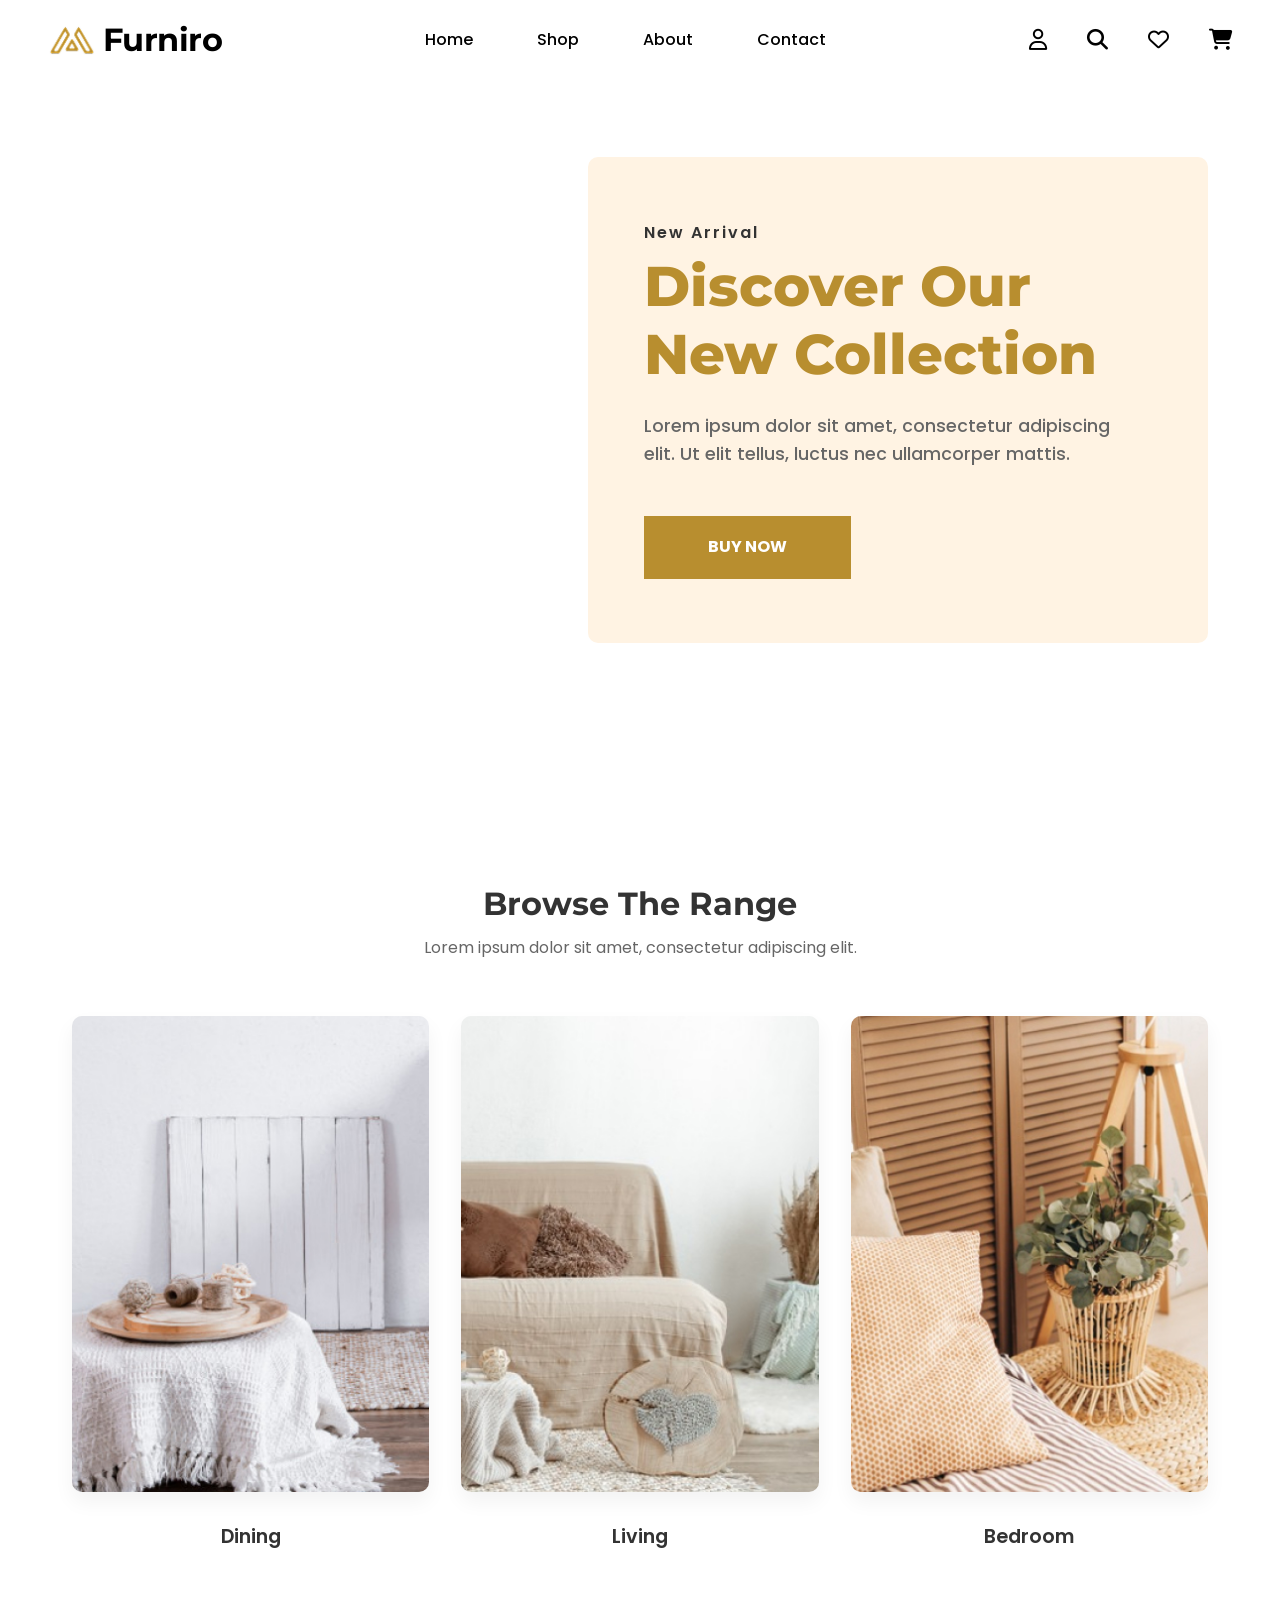
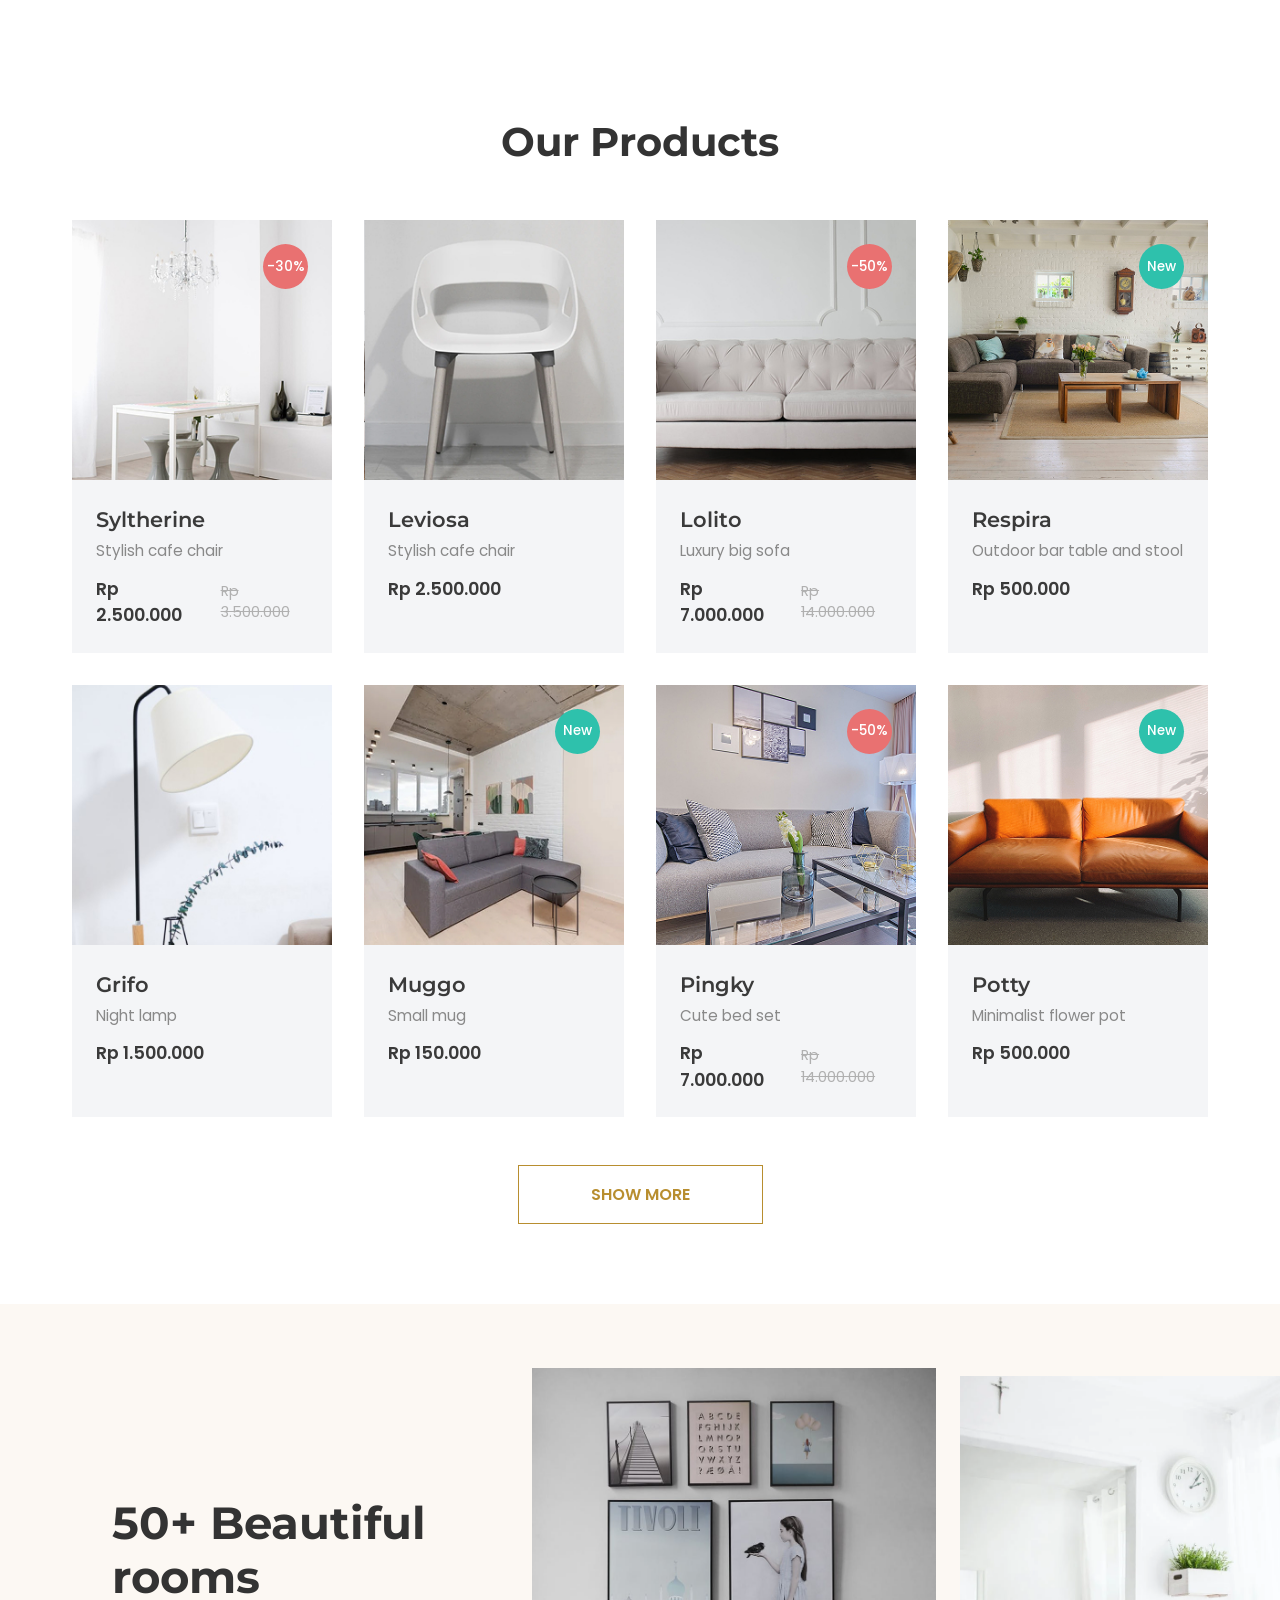
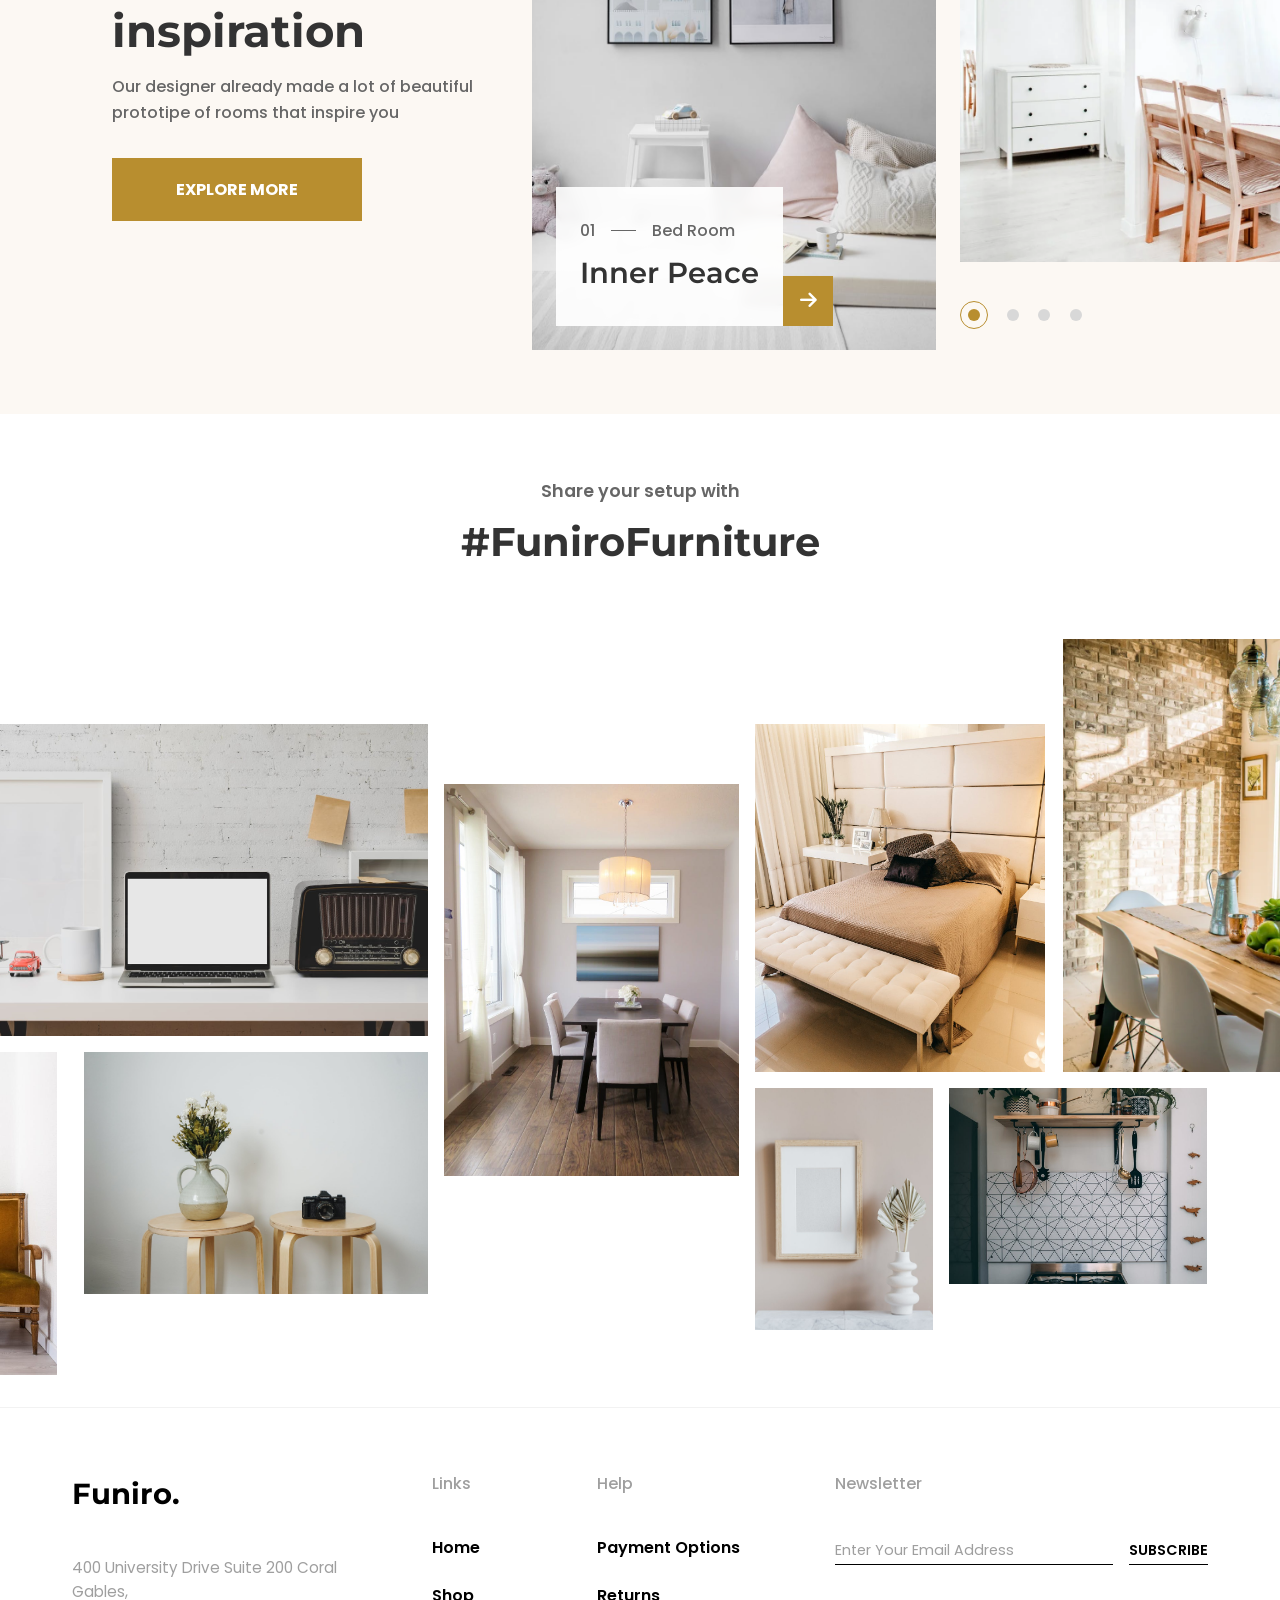
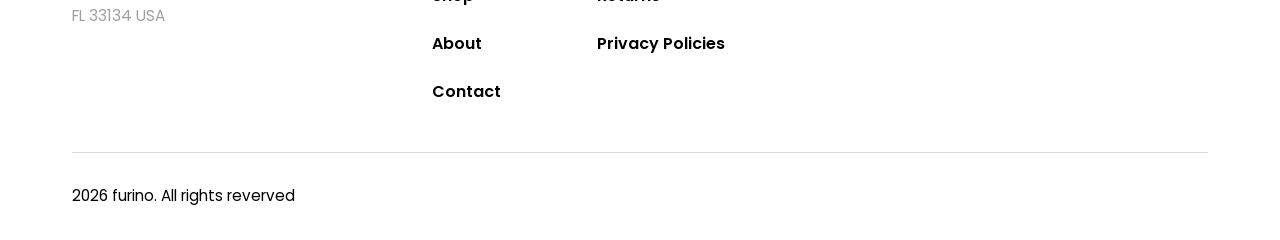
==== index.html @ f9bff2a1 "the whole project" ====
<!doctype html>
<html lang="en">
  <head>
    <meta charset="UTF-8" />
    <meta name="viewport" content="width=device-width, initial-scale=1.0" />
    <title>Furniro - Furniture Store</title>

    <link rel="preconnect" href="https://fonts.googleapis.com" />
    <link rel="preconnect" href="https://fonts.gstatic.com" crossorigin />
    <link
      href="https://fonts.googleapis.com/css2?family=Montserrat:wght@400;600;700;800&family=Poppins:wght@300;400;500;600;700&display=swap"
      rel="stylesheet"
    />

    <link
      rel="stylesheet"
      href="https://cdnjs.cloudflare.com/ajax/libs/font-awesome/6.4.0/css/all.min.css"
    />

    <link rel="stylesheet" href="./css/styles.css" />
  </head>
  <body>
    <header class="header">
      <nav class="navbar container">
        <a href="#" class="navbar__logo">
          <img
            src="./images/logo-icon.png"
            alt="Furniro Icon"
            class="navbar__logo-icon"
          />
          <span class="navbar__logo-text">Furniro</span>
        </a>

        <ul class="navbar__menu">
          <li class="navbar__item">
            <a href="#" class="navbar__link">Home</a>
          </li>
          <li class="navbar__item">
            <a href="#" class="navbar__link">Shop</a>
          </li>
          <li class="navbar__item">
            <a href="#" class="navbar__link">About</a>
          </li>
          <li class="navbar__item">
            <a href="#" class="navbar__link">Contact</a>
          </li>
        </ul>

        <div class="navbar__icons">
          <a href="#" class="navbar__icon-link" aria-label="Account"
            ><i class="fa-regular fa-user"></i
          ></a>
          <a href="#" class="navbar__icon-link" aria-label="Search"
            ><i class="fa-solid fa-magnifying-glass"></i
          ></a>
          <a href="#" class="navbar__icon-link" aria-label="Wishlist"
            ><i class="fa-regular fa-heart"></i
          ></a>
          <a href="#" class="navbar__icon-link" aria-label="Cart"
            ><i class="fa-solid fa-cart-shopping"></i
          ></a>
        </div>

        <!-- Mobile navbar  -->
     <div class="navbar__mobile-menu">
          <div class="navbar__mobile-menu-toggle" id="mobile-menu-toggle">
            <i class="fas fa-bars fa-2x"></i>
          </div>
          <div class="navbar__mobile-menu-items" id="mobile-menu-items">
            <ul class="navbar__mobile-menu-list">
              <li class="navbar__mobile-menu-item"><a href="#" class="navbar__mobile-menu-link">Home</a></li>
              <li class="navbar__mobile-menu-item"><a href="#" class="navbar__mobile-menu-link">Shop</a></li>
              <li class="navbar__mobile-menu-item"><a href="#" class="navbar__mobile-menu-link">About</a></li>
              <li class="navbar__mobile-menu-item"><a href="#" class="navbar__mobile-menu-link">Contact</a></li>
              
              <li class="navbar__mobile-menu-item mobile-icons-wrapper">
                <a href="#" class="navbar__mobile-menu-link"><i class="fa-regular fa-user"></i></a>
                <a href="#" class="navbar__mobile-menu-link"><i class="fa-solid fa-magnifying-glass"></i></a>
                <a href="#" class="navbar__mobile-menu-link"><i class="fa-regular fa-heart"></i></a>
                <a href="#" class="navbar__mobile-menu-link"><i class="fa-solid fa-cart-shopping"></i></a>
              </li>
            </ul>
          </div>
        </div>


      </nav>
    </header>

    

    <!-- Hero -->
    <section class="hero">
      <div class="hero__container container">
        <div class="hero__content">
          <span class="hero__subtitle">New Arrival</span>
          <h1 class="hero__title">Discover Our<br />New Collection</h1>
          <p class="hero__description">
            Lorem ipsum dolor sit amet, consectetur adipiscing elit. Ut elit
            tellus, luctus nec ullamcorper mattis.
          </p>
          <a href="#" class="btn btn--primary">BUY NOW</a>
        </div>
      </div>
    </section>
    
    <!-- browse -->
    <section class="browse">
      <div class="container">
        <div class="browse__header">
          <h2 class="browse__title">Browse The Range</h2>
          <p class="browse__description">
            Lorem ipsum dolor sit amet, consectetur adipiscing elit.
          </p>
        </div>

        <div class="browse__grid">
          <a href="#" class="browse__card">
            <img
              src="./images/browse-dining.jpg"
              alt="Dining Room"
              class="browse__image"
            />
            <h3 class="browse__card-title">Dining</h3>
          </a>

          <a href="#" class="browse__card">
            <img
              src="./images/browse-living.jpg"
              alt="Living Room"
              class="browse__image"
            />
            <h3 class="browse__card-title">Living</h3>
          </a>

          <a href="#" class="browse__card">
            <img
              src="./images/browse-bedroom.jpg"
              alt="Bedroom"
              class="browse__image"
            />
            <h3 class="browse__card-title">Bedroom</h3>
          </a>
        </div>
      </div>
    </section>

    <!-- Products -->
    <section class="products">
      <div class="container">
        <h2 class="products__title">Our Products</h2>

        <div class="products__grid">
          <div class="product-card">
            <div class="product-card__image-wrapper">
              <img
                src="./images/product-1.jpg"
                alt="Syltherine"
                class="product-card__image"
              />
              <span class="product-card__badge product-card__badge--discount"
                >-30%</span
              >
            </div>
            <div class="product-card__content">
              <h3 class="product-card__name">Syltherine</h3>
              <p class="product-card__category">Stylish cafe chair</p>
              <div class="product-card__prices">
                <span class="product-card__price">Rp 2.500.000</span>
                <span class="product-card__price-old">Rp 3.500.000</span>
              </div>
            </div>
          </div>

          <div class="product-card">
            <div class="product-card__image-wrapper">
              <img
                src="./images/product-2.jpg"
                alt="Leviosa"
                class="product-card__image"
              />
            </div>
            <div class="product-card__content">
              <h3 class="product-card__name">Leviosa</h3>
              <p class="product-card__category">Stylish cafe chair</p>
              <div class="product-card__prices">
                <span class="product-card__price">Rp 2.500.000</span>
              </div>
            </div>
          </div>

          <div class="product-card">
            <div class="product-card__image-wrapper">
              <img
                src="./images/product-3.jpg"
                alt="Lolito"
                class="product-card__image"
              />
              <span class="product-card__badge product-card__badge--discount"
                >-50%</span
              >
            </div>
            <div class="product-card__content">
              <h3 class="product-card__name">Lolito</h3>
              <p class="product-card__category">Luxury big sofa</p>
              <div class="product-card__prices">
                <span class="product-card__price">Rp 7.000.000</span>
                <span class="product-card__price-old">Rp 14.000.000</span>
              </div>
            </div>
          </div>

          <div class="product-card">
            <div class="product-card__image-wrapper">
              <img
                src="./images/product-4.jpg"
                alt="Respira"
                class="product-card__image"
              />
              <span class="product-card__badge product-card__badge--new"
                >New</span
              >
            </div>
            <div class="product-card__content">
              <h3 class="product-card__name">Respira</h3>
              <p class="product-card__category">Outdoor bar table and stool</p>
              <div class="product-card__prices">
                <span class="product-card__price">Rp 500.000</span>
              </div>
            </div>
          </div>

          <div class="product-card">
            <div class="product-card__image-wrapper">
              <img
                src="./images/product-5.jpg"
                alt="Grifo"
                class="product-card__image"
              />
            </div>
            <div class="product-card__content">
              <h3 class="product-card__name">Grifo</h3>
              <p class="product-card__category">Night lamp</p>
              <div class="product-card__prices">
                <span class="product-card__price">Rp 1.500.000</span>
              </div>
            </div>
          </div>

          <div class="product-card">
            <div class="product-card__image-wrapper">
              <img
                src="./images/product-6.jpg"
                alt="Muggo"
                class="product-card__image"
              />
              <span class="product-card__badge product-card__badge--new"
                >New</span
              >
            </div>
            <div class="product-card__content">
              <h3 class="product-card__name">Muggo</h3>
              <p class="product-card__category">Small mug</p>
              <div class="product-card__prices">
                <span class="product-card__price">Rp 150.000</span>
              </div>
            </div>
          </div>

          <div class="product-card">
            <div class="product-card__image-wrapper">
              <img
                src="./images/product-7.jpg"
                alt="Pingky"
                class="product-card__image"
              />
              <span class="product-card__badge product-card__badge--discount"
                >-50%</span
              >
            </div>
            <div class="product-card__content">
              <h3 class="product-card__name">Pingky</h3>
              <p class="product-card__category">Cute bed set</p>
              <div class="product-card__prices">
                <span class="product-card__price">Rp 7.000.000</span>
                <span class="product-card__price-old">Rp 14.000.000</span>
              </div>
            </div>
          </div>

          <div class="product-card">
            <div class="product-card__image-wrapper">
              <img
                src="./images/product-8.jpg"
                alt="Potty"
                class="product-card__image"
              />
              <span class="product-card__badge product-card__badge--new"
                >New</span
              >
            </div>
            <div class="product-card__content">
              <h3 class="product-card__name">Potty</h3>
              <p class="product-card__category">Minimalist flower pot</p>
              <div class="product-card__prices">
                <span class="product-card__price">Rp 500.000</span>
              </div>
            </div>
          </div>
        </div>
        <div class="products__actions">
          <button class="btn btn--outline">Show More</button>
        </div>
      </div>
    </section>
    
    <!--Inspiration  -->
    <section class="inspiration">
      <div class="inspiration__container">
        <div class="inspiration__content">
          <h2 class="inspiration__title">50+ Beautiful rooms inspiration</h2>
          <p class="inspiration__description">
            Our designer already made a lot of beautiful prototipe of rooms that
            inspire you
          </p>
          <button class="btn btn--primary">Explore More</button>
        </div>

        <div class="inspiration__slider">
          <div class="inspiration__slide inspiration__slide--active">
            <img
              src="./images/inspire-1.png"
              alt="Inner Peace Bedroom"
              class="inspiration__img"
            />

            <div class="inspiration__overlay">
              <div class="inspiration__overlay-text">
                <span class="inspiration__overlay-step"
                  >01 <span class="line"></span> Bed Room</span
                >
                <h3 class="inspiration__overlay-title">Inner Peace</h3>
              </div>
              <button class="inspiration__overlay-btn" aria-label="Next slide">
                <i class="fa-solid fa-arrow-right"></i>
              </button>
            </div>
          </div>

          <div class="inspiration__slide inspiration__slide--next">
            <img
              src="./images/inspire-2.png"
              alt="Modern Room"
              class="inspiration__img"
            />

            <button class="inspiration__slider-btn" aria-label="Next slide">
              <i class="fa-solid fa-chevron-right"></i>
            </button>

            <div class="inspiration__pagination">
              <span class="dot dot--active"
                ><span class="dot__inner"></span
              ></span>
              <span class="dot"></span>
              <span class="dot"></span>
              <span class="dot"></span>
            </div>
          </div>

          <div class="inspiration__slide inspiration__slide--partial">
            <img
              src="./images/inspire-3.png"
              alt="Room 3"
              class="inspiration__img"
            />
          </div>
        </div>
      </div>
    </section>

    <!-- setup -->
    <section class="setup">
    <div class="setup__header">
      <p class="setup__subtitle">Share your setup with</p>
      <h2 class="setup__title">#FuniroFurniture</h2>
    </div>

    <div class="setup__gallery">
      
      <div class="setup__col setup__col--1">
        <img src="./images/setup-1.png" alt="Shelf" class="setup__img setup__img--1" />
        <img src="./images/setup-6.png" alt="Chair" class="setup__img setup__img--6" />
      </div>

      <div class="setup__col setup__col--2">
        <img src="./images/setup-2.png" alt="Laptop Desk" class="setup__img setup__img--2" />
        <img src="./images/setup-7.png" alt="Vases" class="setup__img setup__img--7" />
      </div>

      <div class="setup__col setup__col--3">
        <img src="./images/setup-3.png" alt="Dining Room" class="setup__img setup__img--3" />
      </div>

      <div class="setup__col setup__col--4">
        <img src="./images/setup-4.png" alt="Bedroom" class="setup__img setup__img--4" />
        <div class="setup__col-4-bottom">
          <img src="./images/setup-8.png" alt="Picture Frame" class="setup__img setup__img--8" />
          <img src="./images/setup-9.png" alt="Kitchen Hooks" class="setup__img setup__img--9" />
        </div>
      </div>

      <div class="setup__col setup__col--5">
        <img src="./images/setup-5.png" alt="Brick Wall Dining" class="setup__img setup__img--5" />
      </div>

    </div>
  </section>

    <!-- footer  -->

    <footer class="footer">
    <div class="container">
      
      <div class="footer__main">
        
        <div class="footer__col footer__col--brand">
          <h2 class="footer__logo">Funiro.</h2>
          <p class="footer__address">
            400 University Drive Suite 200 Coral<br>
            Gables,<br>
            FL 33134 USA
          </p>
        </div>

        <div class="footer__col">
          <h4 class="footer__heading">Links</h4>
          <ul class="footer__list">
            <li><a href="#" class="footer__link">Home</a></li>
            <li><a href="#" class="footer__link">Shop</a></li>
            <li><a href="#" class="footer__link">About</a></li>
            <li><a href="#" class="footer__link">Contact</a></li>
          </ul>
        </div>

        <div class="footer__col">
          <h4 class="footer__heading">Help</h4>
          <ul class="footer__list">
            <li><a href="#" class="footer__link">Payment Options</a></li>
            <li><a href="#" class="footer__link">Returns</a></li>
            <li><a href="#" class="footer__link">Privacy Policies</a></li>
          </ul>
        </div>

        <div class="footer__col footer__col--newsletter">
          <h4 class="footer__heading">Newsletter</h4>
          <form action="#" class="footer__form">
            <input type="email" placeholder="Enter Your Email Address" class="footer__input" required>
            <button type="submit" class="footer__submit">SUBSCRIBE</button>
          </form>
        </div>

      </div>

      <div class="footer__bottom">
        <p>2026 furino. All rights reverved</p>
      </div>

    </div>
  </footer>

    <script src="./js/script.js"></script>
  </body>
</html>
---- css/styles.css ----
*,
*::before,
*::after {
  margin: 0;
  padding: 0;
  box-sizing: border-box;
}

:root {
  --color-primary: #b88e2f;
  --color-bg-cream: #fff3e3;
  --color-text-dark: #333333;
  --color-text-light: #666666;
  --color-white: #ffffff;

  --font-heading: "Montserrat", sans-serif;
  --font-body: "Poppins", sans-serif;
}

body {
  font-family: var(--font-body);
  color: var(--color-text-dark);
  line-height: 1.5;
  background-color: var(--color-white);
  overflow-x: hidden;
}

a {
  text-decoration: none;
  color: inherit;
}

ul {
  list-style: none;
}

.container {
  max-width: 1200px;
  margin: 0 auto;
  padding: 0 2rem;
}

.btn {
  display: inline-block;
  padding: 1.2rem 4rem;
  font-family: var(--font-body);
  font-size: 1rem;
  font-weight: 700;
  text-transform: uppercase;
  cursor: pointer;
  transition: all 0.3s ease;
  border: none;
}

.btn--primary {
  background-color: var(--color-primary);
  color: var(--color-white);
}

.btn--primary:hover {
  background-color: #9a7b26;
}

/* Navbar */
.header {
  padding: 1rem 0;
  position: fixed;
  top: 0;
  right: 0;
  left: 0;
  z-index: 1000;
  background-color: transparent;
  transition: all 0.3s ease-in-out;
}
.header .container {
  max-width: 1440px;
  padding: 0 3rem;
}

.header.header--scroll {
  background-color: rgba(255, 255, 255, 0.5);
  backdrop-filter: blur(10px);
  padding: 1rem 0;
  box-shadow: 0 4px 15px rgba(0, 0, 0, 0.05);
}

.navbar {
  display: flex;
  justify-content: space-between;
  align-items: center;
}

.navbar__logo {
  display: flex;
  align-items: center;
  gap: 0.5rem;
}

.navbar__logo-icon {
  height: 30px;
  width: auto;
}

.navbar__logo-text {
  font-family: var(--font-heading);
  font-size: 2rem;
  font-weight: 700;
  color: #000;
  letter-spacing: -0.5px;
}

.navbar__menu {
  display: flex;
  gap: 4rem;
}

.navbar__link {
  font-family: var(--font-body);
  font-weight: 500;
  font-size: 1rem;
  color: #000;
  transition: color 0.3s ease;
}

.navbar__link:hover {
  color: var(--color-primary);
}

.navbar__icons {
  display: flex;
  gap: 2.5rem;
}

.navbar__icon-link {
  font-size: 1.3rem;
  color: #000;
  transition: color 0.3s ease;
}

.navbar__icon-link:hover {
  color: var(--color-primary);
}
/* mobile navbar */

.navbar__mobile-menu {
  display: none;
}

/* Hero */
.hero {
  background: url("../images/hero-bg.jpg") center/cover no-repeat;
  height: 800px;
  width: 100%;
  display: flex;
  align-items: center;
}

.hero__container {
  width: 100%;
  max-width: 1200px;
  margin: 0 auto;
  padding: 0 2rem;
  display: flex;
  justify-content: flex-end;
}

.hero__content {
  background-color: var(--color-bg-cream);
  padding: 4rem 3.5rem;
  width: 100%;
  max-width: 620px;
  border-radius: 10px;
}

.hero__subtitle {
  font-family: var(--font-body);
  font-weight: 600;
  font-size: 1rem;
  color: var(--color-text-dark);
  letter-spacing: 2px;
  display: block;
  margin-bottom: 0.5rem;
}

.hero__title {
  font-family: var(--font-heading);
  font-weight: 800;
  font-size: 3.5rem;
  color: var(--color-primary);
  line-height: 1.2;
  margin-bottom: 1.5rem;
}

.hero__description {
  font-family: var(--font-body);
  font-size: 1.1rem;
  font-weight: 500;
  color: var(--color-text-light);
  line-height: 1.6;
  margin-bottom: 3rem;
  padding-right: 1rem;
}

/* browse */
.browse {
  padding: 5rem 0;
  background-color: var(--color-white);
}

.browse__header {
  text-align: center;
  margin-bottom: 3.5rem;
}

.browse__title {
  font-family: var(--font-heading);
  font-size: 2rem;
  font-weight: 700;
  color: var(--color-text-dark);
  margin-bottom: 0.5rem;
}

.browse__description {
  font-family: var(--font-body);
  font-size: 1rem;
  color: var(--color-text-light);
}

.browse__grid {
  display: grid;
  grid-template-columns: repeat(3, 1fr);
  gap: 2rem;
}

.browse__card {
  text-align: center;
  display: block;
  transition: transform 0.3s ease;
}

.browse__card:hover {
  transform: translateY(-8px);
}

.browse__image {
  width: 100%;
  border-radius: 10px;
  margin-bottom: 1.5rem;
  object-fit: cover;
  aspect-ratio: 3 / 4;
  box-shadow: 0 10px 20px rgba(0, 0, 0, 0.05);
}

.browse__card-title {
  font-family: var(--font-body);
  font-size: 1.2rem;
  font-weight: 600;
  color: var(--color-text-dark);
}
/* product */
.products {
  padding: 5rem 0;
  background-color: var(--color-white);
}

.products__title {
  text-align: center;
  font-family: var(--font-heading);
  font-size: 2.5rem;
  font-weight: 700;
  color: var(--color-text-dark);
  margin-bottom: 3rem;
}

.products__grid {
  display: grid;
  grid-template-columns: repeat(4, 1fr);
  gap: 2rem;
  margin-bottom: 3rem;
}

.product-card {
  background-color: #f4f5f7;
  position: relative;
}

.product-card__image-wrapper {
  position: relative;
  width: 100%;
  aspect-ratio: 1 / 1;
  overflow: hidden;
}

.product-card__image {
  width: 100%;
  height: 100%;
  object-fit: cover;
}
/* new and discount */
.product-card__badge {
  position: absolute;
  top: 1.5rem;
  right: 1.5rem;
  width: 45px;
  height: 45px;
  border-radius: 50%;
  display: flex;
  align-items: center;
  justify-content: center;
  color: #fff;
  font-family: var(--font-body);
  font-size: 0.85rem;
  font-weight: 500;
  z-index: 2;
}

.product-card__badge--discount {
  background-color: #e97171;
}

.product-card__badge--new {
  background-color: #2ec1ac;
}

/* Card text */
.product-card__content {
  padding: 1.5rem;
}

.product-card__name {
  font-family: var(--font-heading);
  font-size: 1.3rem;
  font-weight: 600;
  color: #3a3a3a;
  margin-bottom: 0.3rem;
}

.product-card__category {
  font-family: var(--font-body);
  font-size: 0.95rem;
  color: #898989;
  margin-bottom: 0.8rem;
}

.product-card__prices {
  display: flex;
  align-items: center;
  gap: 1rem;
}

.product-card__price {
  font-family: var(--font-body);
  font-size: 1.1rem;
  font-weight: 600;
  color: #3a3a3a;
}

.product-card__price-old {
  font-family: var(--font-body);
  font-size: 0.9rem;
  color: #b0b0b0;
  text-decoration: line-through;
}

.products__actions {
  display: flex;
  justify-content: center;
  margin-top: 2rem;
}

.btn--outline {
  background-color: transparent;
  color: var(--color-primary);
  border: 1px solid var(--color-primary);
  padding: 1rem 4.5rem;
  font-weight: 600;
}

.btn--outline:hover {
  background-color: var(--color-primary);
  color: #fff;
}

/*Inspiration*/

.inspiration {
  background-color: #fcf8f3;
  padding: 4rem 0;
  overflow: hidden;
  position: relative;
  width: 100%;
}

.inspiration__container {
  display: flex;
  align-items: center;
  width: 100%;
  padding-left: 7rem;
}

.inspiration__content {
  flex: 0 0 420px;
  padding-right: 3rem;
}

.inspiration__title {
  font-family: var(--font-heading);
  font-size: 2.8rem;
  font-weight: 700;
  color: var(--color-text-dark);
  line-height: 1.2;
  margin-bottom: 1rem;
}

.inspiration__description {
  font-family: var(--font-body);
  color: var(--color-text-light);
  font-size: 1rem;
  margin-bottom: 2rem;
  line-height: 1.6;
  font-weight: 500;
}

/* right side */
.inspiration__slider {
  flex: 1;
  display: flex;
  gap: 1.5rem;
  align-items: center;
}

.inspiration__slide {
  position: relative;
}

.inspiration__img {
  width: 100%;
  height: 100%;
  object-fit: cover;
}

.inspiration__slide--active {
  width: 404px;
  height: 582px;
  flex-shrink: 0;
  position: relative;
}

.inspiration__slide--next,
.inspiration__slide--partial {
  margin-top: -5rem;
  width: 372px;
  height: 486px;
  flex-shrink: 0;
  position: relative;
}

/* overlay */
.inspiration__overlay {
  position: absolute;
  bottom: 1.5rem;
  left: 1.5rem;
  display: flex;
  align-items: flex-end;
}

.inspiration__overlay-text {
  background-color: rgba(255, 255, 255, 0.9);
  padding: 2rem 1.5rem;
  backdrop-filter: blur(5px);
}

.inspiration__overlay-step {
  display: flex;
  align-items: center;
  gap: 1rem;
  font-family: var(--font-body);
  color: var(--color-text-light);
  font-size: 1rem;
  font-weight: 500;
  margin-bottom: 0.5rem;
}

.inspiration__overlay-step .line {
  width: 25px;
  height: 1px;
  background-color: var(--color-text-light);
}

.inspiration__overlay-title {
  font-family: var(--font-heading);
  font-size: 1.8rem;
  font-weight: 600;
  color: var(--color-text-dark);
}

.inspiration__overlay-btn {
  width: 50px;
  height: 50px;
  background-color: var(--color-primary);
  color: #fff;
  border: none;
  display: flex;
  align-items: center;
  justify-content: center;
  font-size: 1.2rem;
  cursor: pointer;
  transition: background-color 0.3s ease;
}

.inspiration__overlay-btn:hover {
  background-color: #9a7b26;
}

/* slide dot */
.inspiration__slider-btn {
  position: absolute;
  top: 50%;
  right: -25px;
  transform: translateY(-50%);
  width: 50px;
  height: 50px;
  background-color: #fff;
  color: var(--color-primary);
  border: none;
  border-radius: 50%;
  box-shadow: 0 4px 15px rgba(0, 0, 0, 0.1);
  display: flex;
  align-items: center;
  justify-content: center;
  font-size: 1.2rem;
  cursor: pointer;
  z-index: 10;
  transition: all 0.3s ease;
}

.inspiration__slider-btn:hover {
  background-color: var(--color-primary);
  color: #fff;
}

/* Dot */
.inspiration__pagination {
  display: flex;
  align-items: center;
  gap: 1.2rem;
  margin-top: 2rem;
}

.dot {
  width: 12px;
  height: 12px;
  background-color: #d8d8d8;
  border-radius: 50%;
  cursor: pointer;
  position: relative;
  display: flex;
  align-items: center;
  justify-content: center;
  transition: background-color 0.3s ease;
}

.dot:hover {
  background-color: var(--color-primary);
}

.dot--active {
  background-color: transparent;
  border: 1px solid var(--color-primary);
  width: 28px;
  height: 28px;
}

.dot--active:hover {
  background-color: transparent;
}
.dot--active .dot__inner {
  width: 12px;
  height: 12px;
  background-color: var(--color-primary);
  border-radius: 50%;
}
/* setup */
.setup {
  padding: 4rem 0 2rem 0;
  background-color: var(--color-white);
  overflow: hidden;
  width: 100%;
}

.setup__header {
  text-align: center;
  margin-bottom: 2rem;
}

.setup__subtitle {
  font-family: var(--font-body);
  font-weight: 600;
  font-size: 1.1rem;
  color: var(--color-text-light);
  margin-bottom: 0.5rem;
}

.setup__title {
  font-family: var(--font-heading);
  font-size: 2.5rem;
  font-weight: 700;
  color: var(--color-text-dark);
}

/* --- Gallery Wrapper --- */
.setup__gallery {
  display: flex;
  justify-content: center;
  align-items: flex-start;
  gap: 1rem;
  width: max-content;
  position: relative;
  left: 50%;
  transform: translateX(-50%);
  margin-left: -5rem;
}

.setup__col {
  display: flex;
  flex-direction: column;
  gap: 1rem;
  flex-shrink: 0;
}

.setup__img {
  object-fit: cover;
  display: block;
}

/* --- Column 1: Far Left --- */
.setup__col--1 {
  width: 274px;
  margin-top: 50px;
}
.setup__img--1 {
  width: 100%;
  height: 382px;
}
.setup__img--6 {
  margin-left: 6rem;
  width: 100%;
  height: 323px;
}

/* --- Column 2 --- */
.setup__col--2 {
  width: 451px;
  margin-top: 120px;
  align-items: flex-end;
}
.setup__img--2 {
  width: 100%;
  height: 312px;
}
.setup__img--7 {
  width: 344px;
  height: 242px;
}

/* --- Column 3: Center --- */
.setup__col--3 {
  width: 295px;
  margin-top: 180px;
}
.setup__img--3 {
  width: 100%;
  height: 392px;
}

/* --- Column 4 --- */
.setup__col--4 {
  width: 452px;
  margin-top: 120px;
  align-items: flex-start;
}
.setup__img--4 {
  width: 290px;
  height: 348px;
}

.setup__col-4-bottom {
  display: flex;
  gap: 1rem;
  width: 100%;
}
.setup__img--8 {
  width: 178px;
  height: 242px;
}
.setup__img--9 {
  width: 258px;
  height: 196px;
}

/* --- Column 5 --- */
.setup__col--5 {
  margin-left: -10rem;
  width: 370px;
  margin-top: 35px;
}
.setup__img--5 {
  width: 100%;
  height: 433px;
}

/* footer */
.footer {
  background-color: var(--color-white);
  padding: 4rem 0 2rem;
  border-top: 1px solid rgba(0, 0, 0, 0.05);
}

.footer__main {
  display: flex;
  justify-content: space-between;
  /* flex-wrap: wrap; */
  gap: 4rem;
  margin-bottom: 3rem;
}

.footer__logo {
  font-family: var(--font-heading);
  font-size: 1.8rem;
  font-weight: 700;
  color: #000;
  margin-bottom: 2.5rem;
}

.footer__address {
  font-family: var(--font-body);
  font-size: 0.95rem;
  color: #9f9f9f;
  line-height: 1.6;
}

.footer__heading {
  font-family: var(--font-body);
  font-size: 1rem;
  font-weight: 500;
  color: #9f9f9f;
  margin-bottom: 2.5rem;
}

.footer__list {
  display: flex;
  flex-direction: column;
  gap: 1.5rem;
}

.footer__link {
  font-family: var(--font-body);
  font-size: 1rem;
  font-weight: 600;
  color: #000;
  transition: color 0.3s ease;
}

.footer__link:hover {
  color: var(--color-primary);
}

.footer__form {
  display: flex;
  gap: 1rem;
  align-items: flex-end;
}

.footer__input {
  border: none;
  border-bottom: 1px solid #000;
  padding: 0.2rem 0;
  font-family: var(--font-body);
  font-size: 0.9rem;
  color: #000;
  outline: none;
  width: 100%;
}

.footer__input::placeholder {
  color: #9f9f9f;
}

.footer__submit {
  border: none;
  border-bottom: 1px solid #000;
  background-color: transparent;
  padding: 0.2rem 0;
  font-family: var(--font-body);
  font-size: 0.9rem;
  font-weight: 600;
  color: #000;
  cursor: pointer;
  transition:
    color 0.3s ease,
    border-color 0.3s ease;
}

.footer__submit:hover {
  color: var(--color-primary);
  border-bottom-color: var(--color-primary);
}

.footer__bottom {
  border-top: 1px solid #d9d9d9;
  padding-top: 2rem;
}

.footer__bottom p {
  font-family: var(--font-body);
  font-size: 0.95rem;
  color: #000;
}

/* media  */

@media (max-width: 1024px) {
  .header .container {
    padding: 0 2rem;
  }

  .navbar__menu {
    gap: 1.5rem;
  }

  .navbar__icons {
    gap: 1rem;
  }

  /* hero */

  .hero__content {
    padding: 3rem 2.5rem;
    max-width: 500px;
  }

  .hero__title {
    font-size: 2.5rem;
  }

  .products__grid {
    grid-template-columns: repeat(2, 1fr);
  }

  /* inspiration  */
  .inspiration__container {
    flex-direction: column;
    padding: 0 2rem;
    text-align: center;
  }

  .inspiration__content {
    padding-right: 0;
    margin-bottom: 3rem;
    flex: auto;
    min-width: 100%;
  }

  .inspiration__slider {
    flex-direction: column;
    width: 100%;
  }

  .inspiration__slide--active,
  .inspiration__slide--next,
  .inspiration__slide--partial {
    width: 100%;
    height: auto;
    margin-top: 0;
  }

  .inspiration__slide--next,
  .inspiration__slide--partial {
    display: none;
  }

  /* setup */
  .setup__gallery {
    flex-wrap: wrap;
    width: 100%;
    left: 0;
    transform: none;
    padding: 0 2rem;
    margin-left: 0;
  }

  .setup__col {
    width: 100%;
    margin-top: 0;
    margin-left: 0;
  }
  .setup__img {
    width: 100%;
    height: auto;
    margin: 0 0 1rem 0;
    border-radius: 8px;
  }

  .setup__col-4-bottom {
    flex-direction: column;
    width: 100%;
  }

  .footer__main {
    flex-wrap: wrap;
  }
}

@media (max-width: 786px) {
  /* navbar */
  .navbar__menu,
  .navbar__icons {
    display: none;
  }

  .navbar__mobile-menu {
    display: block;
    cursor: pointer;
  }

  .navbar__mobile-menu-items {
    position: absolute;
    top: 70px;
    left: 0;
    width: 100%;
    background: var(--color-bg-cream);
    padding: 2rem;
    text-align: center;
    box-shadow: 0 10px 15px rgba(0, 0, 0, 0.1);
    transition: transform 0.3s ease-in-out;
    transform: translateX(100%);
  }

  .navbar__mobile-menu-items.active {
    transform: translateX(0);
  }

  .navbar__mobile-menu-list {
    display: flex;
    flex-direction: column;
    gap: 2rem;
  }

  .navbar__mobile-menu-link {
    color: var(--color-text-dark);
    font-size: 1.2rem;
    font-family: var(--font-heading);
    font-weight: 600;
  }
  .mobile-icons-wrapper {
    display: flex;
    justify-content: center;
    gap: 2rem;
    margin-top: 1rem;
    border-top: 1px solid #ddd;
    padding-top: 2rem;
  }

  /* hero */
  .hero {
    height: auto;
    padding: 120px 0 60px 0;
    background-position: right center;
  }

  .hero__container {
    justify-content: center;
  }

  .hero__content {
    padding: 2rem;
  }

  .hero__title {
    font-size: 2rem;
  }
  /* after hero */
  .browse__grid {
    grid-template-columns: 1fr;
  }

  .products__grid {
    grid-template-columns: 1fr;
  }

  .inspiration__title {
    font-size: 2rem;
  }

  /* footer */
  .footer__main {
    flex-direction: column;
    gap: 2.5rem;
  }
  .footer__col {
    max-width: 100%;
  }
}
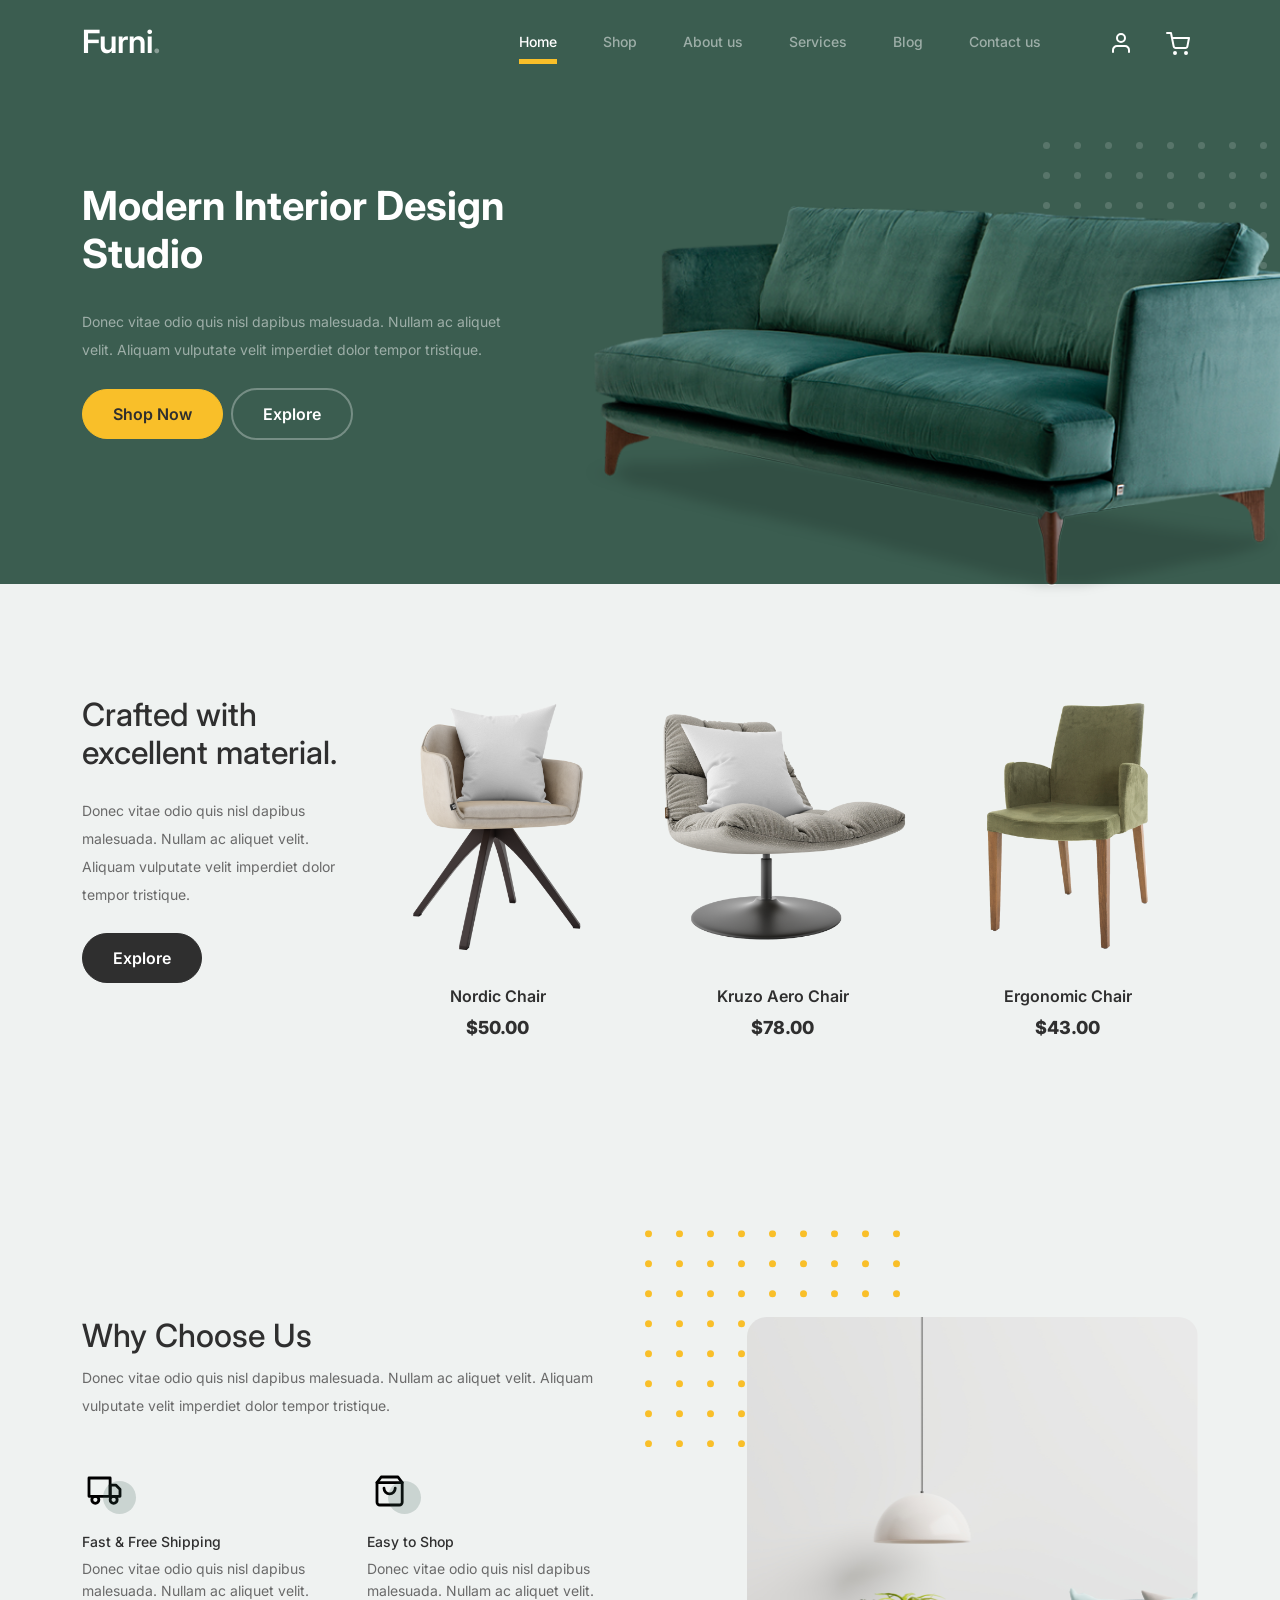
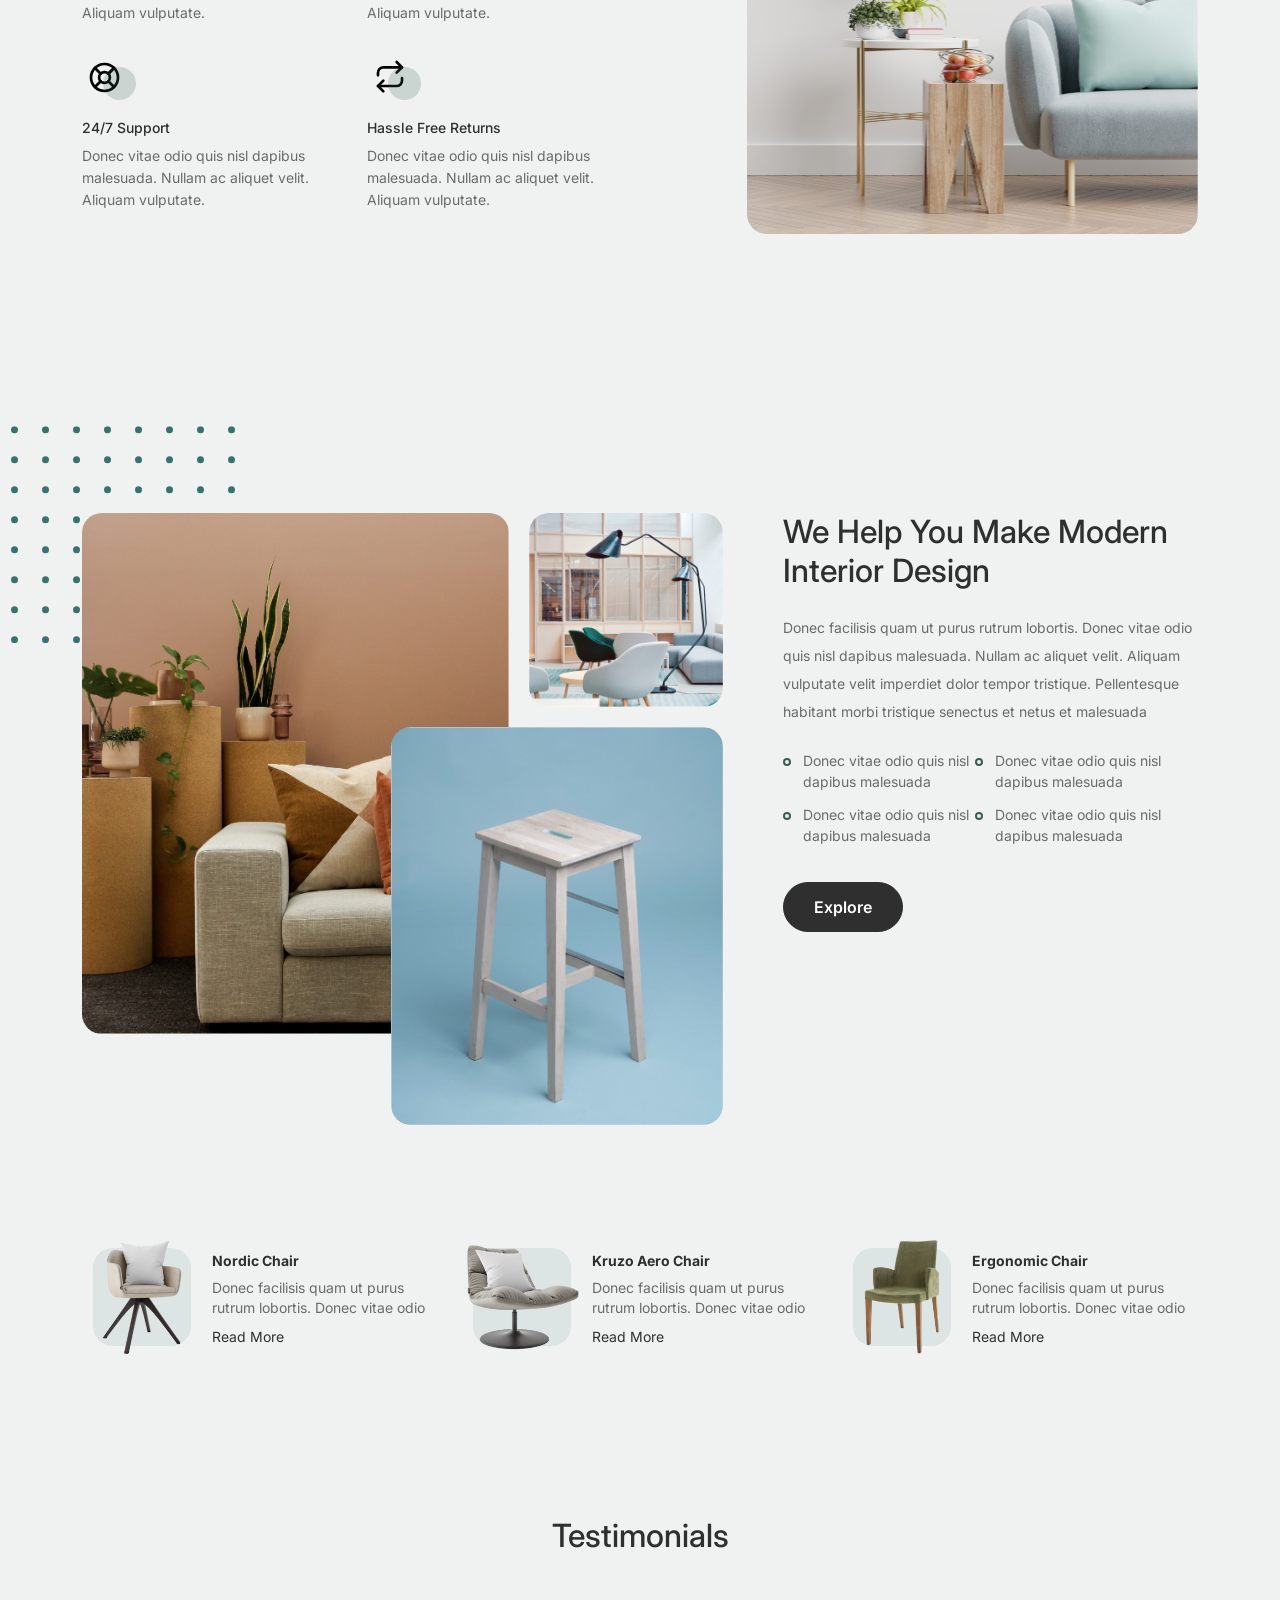
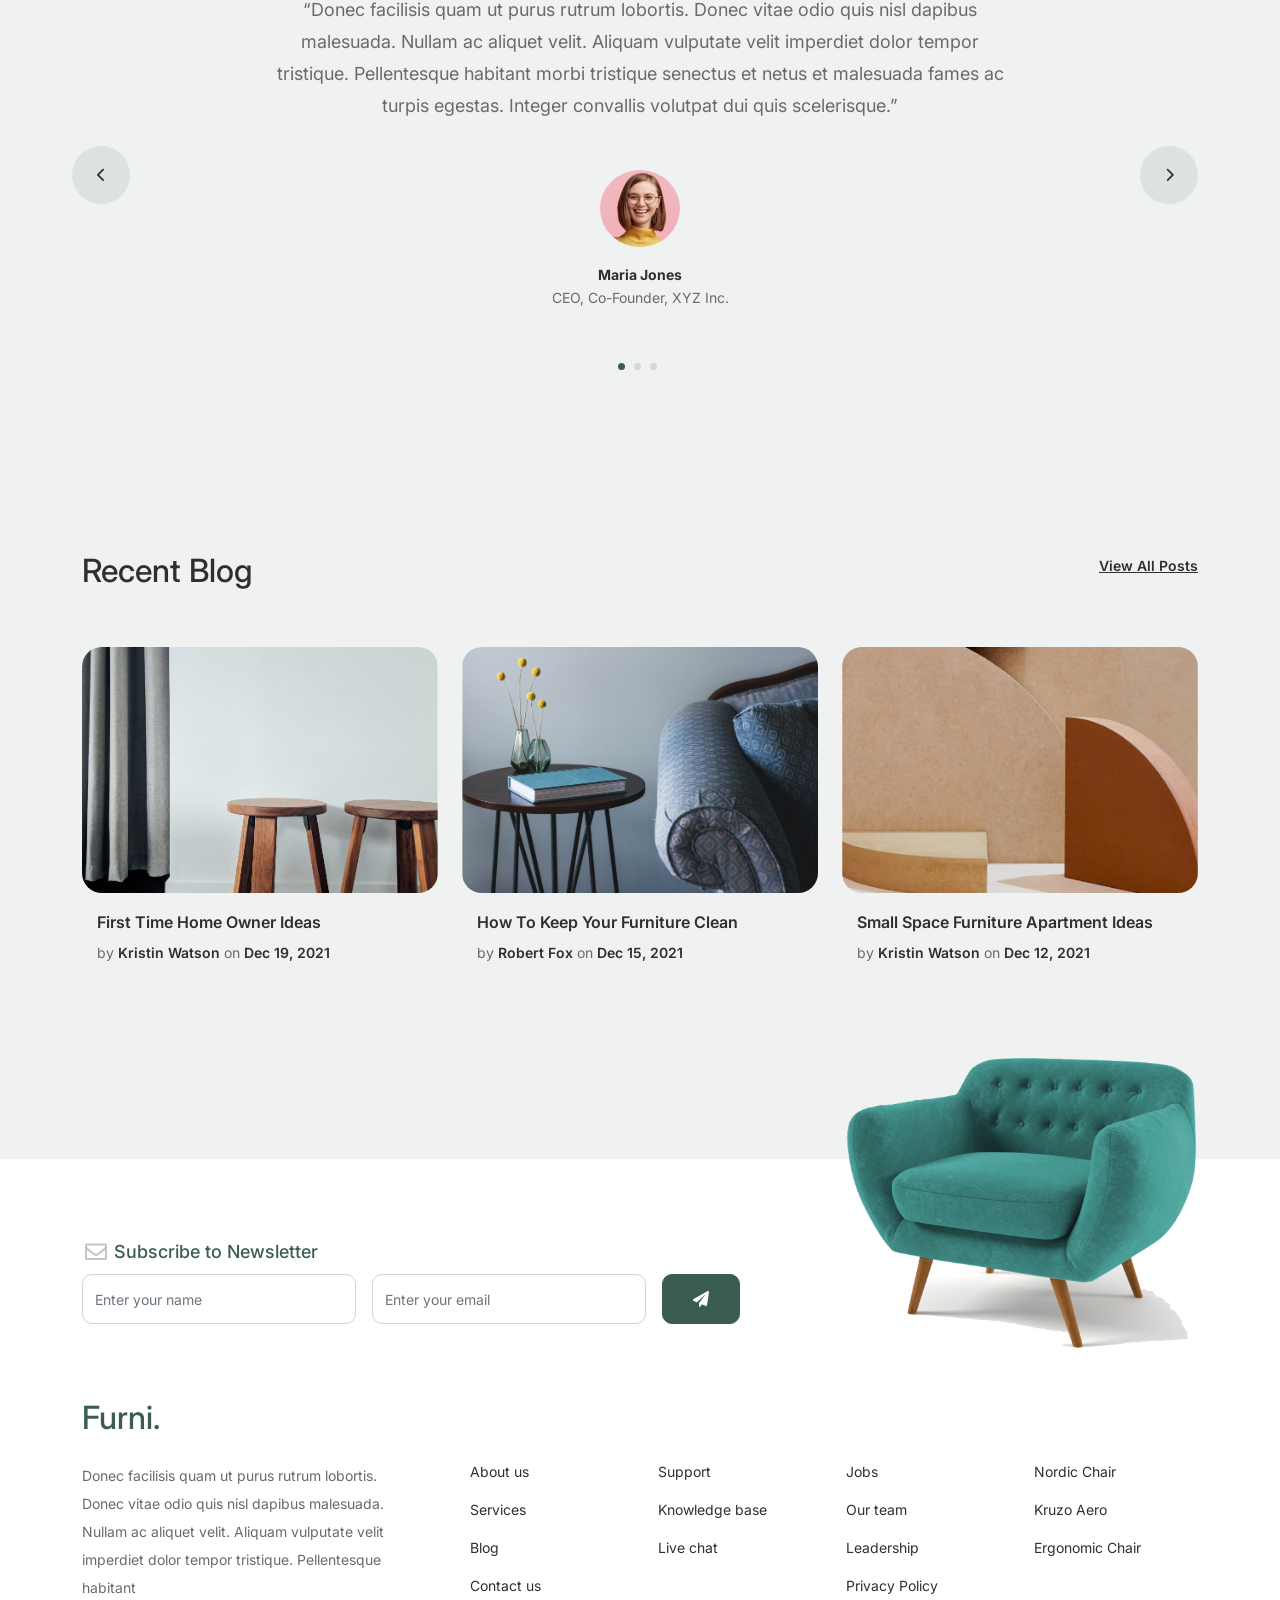
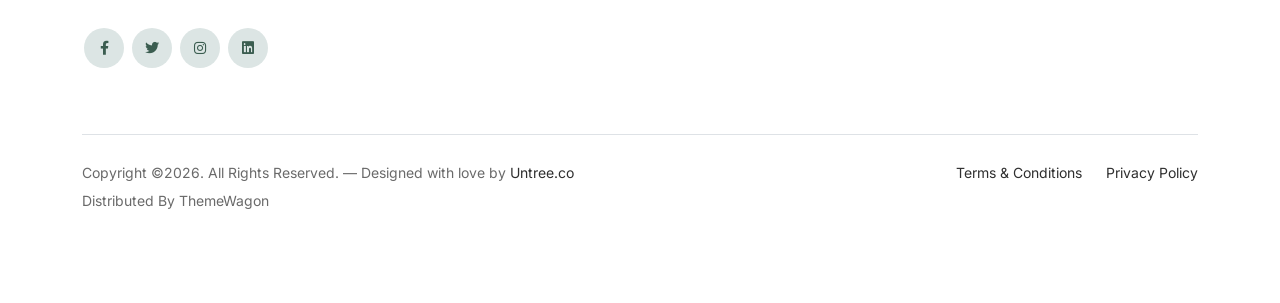
==== commit 780d1b8a: "fix little issue" ====
--- a/index.html
+++ b/index.html
@@ -1,474 +1,540 @@
+
 <!doctype html>
 <html lang="en">
-  <head>
-    <meta charset="UTF-8" />
-    <meta name="viewport" content="width=device-width, initial-scale=1.0" />
-    <title>Furniro - Furniture Store</title>
-
-    <link rel="preconnect" href="https://fonts.googleapis.com" />
-    <link rel="preconnect" href="https://fonts.gstatic.com" crossorigin />
-    <link
-      href="https://fonts.googleapis.com/css2?family=Montserrat:wght@400;600;700;800&family=Poppins:wght@300;400;500;600;700&display=swap"
-      rel="stylesheet"
-    />
-
-    <link
-      rel="stylesheet"
-      href="https://cdnjs.cloudflare.com/ajax/libs/font-awesome/6.4.0/css/all.min.css"
-    />
-
-    <link rel="stylesheet" href="./css/styles.css" />
-  </head>
-  <body>
-    <header class="header">
-      <nav class="navbar container">
-        <a href="#" class="navbar__logo">
-          <img
-            src="./images/logo-icon.png"
-            alt="Furniro Icon"
-            class="navbar__logo-icon"
-          />
-          <span class="navbar__logo-text">Furniro</span>
-        </a>
-
-        <ul class="navbar__menu">
-          <li class="navbar__item">
-            <a href="#" class="navbar__link">Home</a>
-          </li>
-          <li class="navbar__item">
-            <a href="#" class="navbar__link">Shop</a>
-          </li>
-          <li class="navbar__item">
-            <a href="#" class="navbar__link">About</a>
-          </li>
-          <li class="navbar__item">
-            <a href="#" class="navbar__link">Contact</a>
-          </li>
-        </ul>
-
-        <div class="navbar__icons">
-          <a href="#" class="navbar__icon-link" aria-label="Account"
-            ><i class="fa-regular fa-user"></i
-          ></a>
-          <a href="#" class="navbar__icon-link" aria-label="Search"
-            ><i class="fa-solid fa-magnifying-glass"></i
-          ></a>
-          <a href="#" class="navbar__icon-link" aria-label="Wishlist"
-            ><i class="fa-regular fa-heart"></i
-          ></a>
-          <a href="#" class="navbar__icon-link" aria-label="Cart"
-            ><i class="fa-solid fa-cart-shopping"></i
-          ></a>
-        </div>
-
-        <!-- Mobile navbar  -->
-     <div class="navbar__mobile-menu">
-          <div class="navbar__mobile-menu-toggle" id="mobile-menu-toggle">
-            <i class="fas fa-bars fa-2x"></i>
-          </div>
-          <div class="navbar__mobile-menu-items" id="mobile-menu-items">
-            <ul class="navbar__mobile-menu-list">
-              <li class="navbar__mobile-menu-item"><a href="#" class="navbar__mobile-menu-link">Home</a></li>
-              <li class="navbar__mobile-menu-item"><a href="#" class="navbar__mobile-menu-link">Shop</a></li>
-              <li class="navbar__mobile-menu-item"><a href="#" class="navbar__mobile-menu-link">About</a></li>
-              <li class="navbar__mobile-menu-item"><a href="#" class="navbar__mobile-menu-link">Contact</a></li>
-              
-              <li class="navbar__mobile-menu-item mobile-icons-wrapper">
-                <a href="#" class="navbar__mobile-menu-link"><i class="fa-regular fa-user"></i></a>
-                <a href="#" class="navbar__mobile-menu-link"><i class="fa-solid fa-magnifying-glass"></i></a>
-                <a href="#" class="navbar__mobile-menu-link"><i class="fa-regular fa-heart"></i></a>
-                <a href="#" class="navbar__mobile-menu-link"><i class="fa-solid fa-cart-shopping"></i></a>
-              </li>
-            </ul>
-          </div>
-        </div>
-
-
-      </nav>
-    </header>
-
-    
-
-    <!-- Hero -->
-    <section class="hero">
-      <div class="hero__container container">
-        <div class="hero__content">
-          <span class="hero__subtitle">New Arrival</span>
-          <h1 class="hero__title">Discover Our<br />New Collection</h1>
-          <p class="hero__description">
-            Lorem ipsum dolor sit amet, consectetur adipiscing elit. Ut elit
-            tellus, luctus nec ullamcorper mattis.
-          </p>
-          <a href="#" class="btn btn--primary">BUY NOW</a>
-        </div>
-      </div>
-    </section>
-    
-    <!-- browse -->
-    <section class="browse">
-      <div class="container">
-        <div class="browse__header">
-          <h2 class="browse__title">Browse The Range</h2>
-          <p class="browse__description">
-            Lorem ipsum dolor sit amet, consectetur adipiscing elit.
-          </p>
-        </div>
-
-        <div class="browse__grid">
-          <a href="#" class="browse__card">
-            <img
-              src="./images/browse-dining.jpg"
-              alt="Dining Room"
-              class="browse__image"
-            />
-            <h3 class="browse__card-title">Dining</h3>
-          </a>
-
-          <a href="#" class="browse__card">
-            <img
-              src="./images/browse-living.jpg"
-              alt="Living Room"
-              class="browse__image"
-            />
-            <h3 class="browse__card-title">Living</h3>
-          </a>
-
-          <a href="#" class="browse__card">
-            <img
-              src="./images/browse-bedroom.jpg"
-              alt="Bedroom"
-              class="browse__image"
-            />
-            <h3 class="browse__card-title">Bedroom</h3>
-          </a>
-        </div>
-      </div>
-    </section>
-
-    <!-- Products -->
-    <section class="products">
-      <div class="container">
-        <h2 class="products__title">Our Products</h2>
-
-        <div class="products__grid">
-          <div class="product-card">
-            <div class="product-card__image-wrapper">
-              <img
-                src="./images/product-1.jpg"
-                alt="Syltherine"
-                class="product-card__image"
-              />
-              <span class="product-card__badge product-card__badge--discount"
-                >-30%</span
-              >
-            </div>
-            <div class="product-card__content">
-              <h3 class="product-card__name">Syltherine</h3>
-              <p class="product-card__category">Stylish cafe chair</p>
-              <div class="product-card__prices">
-                <span class="product-card__price">Rp 2.500.000</span>
-                <span class="product-card__price-old">Rp 3.500.000</span>
-              </div>
-            </div>
-          </div>
-
-          <div class="product-card">
-            <div class="product-card__image-wrapper">
-              <img
-                src="./images/product-2.jpg"
-                alt="Leviosa"
-                class="product-card__image"
-              />
-            </div>
-            <div class="product-card__content">
-              <h3 class="product-card__name">Leviosa</h3>
-              <p class="product-card__category">Stylish cafe chair</p>
-              <div class="product-card__prices">
-                <span class="product-card__price">Rp 2.500.000</span>
-              </div>
-            </div>
-          </div>
-
-          <div class="product-card">
-            <div class="product-card__image-wrapper">
-              <img
-                src="./images/product-3.jpg"
-                alt="Lolito"
-                class="product-card__image"
-              />
-              <span class="product-card__badge product-card__badge--discount"
-                >-50%</span
-              >
-            </div>
-            <div class="product-card__content">
-              <h3 class="product-card__name">Lolito</h3>
-              <p class="product-card__category">Luxury big sofa</p>
-              <div class="product-card__prices">
-                <span class="product-card__price">Rp 7.000.000</span>
-                <span class="product-card__price-old">Rp 14.000.000</span>
-              </div>
-            </div>
-          </div>
-
-          <div class="product-card">
-            <div class="product-card__image-wrapper">
-              <img
-                src="./images/product-4.jpg"
-                alt="Respira"
-                class="product-card__image"
-              />
-              <span class="product-card__badge product-card__badge--new"
-                >New</span
-              >
-            </div>
-            <div class="product-card__content">
-              <h3 class="product-card__name">Respira</h3>
-              <p class="product-card__category">Outdoor bar table and stool</p>
-              <div class="product-card__prices">
-                <span class="product-card__price">Rp 500.000</span>
-              </div>
-            </div>
-          </div>
-
-          <div class="product-card">
-            <div class="product-card__image-wrapper">
-              <img
-                src="./images/product-5.jpg"
-                alt="Grifo"
-                class="product-card__image"
-              />
-            </div>
-            <div class="product-card__content">
-              <h3 class="product-card__name">Grifo</h3>
-              <p class="product-card__category">Night lamp</p>
-              <div class="product-card__prices">
-                <span class="product-card__price">Rp 1.500.000</span>
-              </div>
-            </div>
-          </div>
-
-          <div class="product-card">
-            <div class="product-card__image-wrapper">
-              <img
-                src="./images/product-6.jpg"
-                alt="Muggo"
-                class="product-card__image"
-              />
-              <span class="product-card__badge product-card__badge--new"
-                >New</span
-              >
-            </div>
-            <div class="product-card__content">
-              <h3 class="product-card__name">Muggo</h3>
-              <p class="product-card__category">Small mug</p>
-              <div class="product-card__prices">
-                <span class="product-card__price">Rp 150.000</span>
-              </div>
-            </div>
-          </div>
-
-          <div class="product-card">
-            <div class="product-card__image-wrapper">
-              <img
-                src="./images/product-7.jpg"
-                alt="Pingky"
-                class="product-card__image"
-              />
-              <span class="product-card__badge product-card__badge--discount"
-                >-50%</span
-              >
-            </div>
-            <div class="product-card__content">
-              <h3 class="product-card__name">Pingky</h3>
-              <p class="product-card__category">Cute bed set</p>
-              <div class="product-card__prices">
-                <span class="product-card__price">Rp 7.000.000</span>
-                <span class="product-card__price-old">Rp 14.000.000</span>
-              </div>
-            </div>
-          </div>
-
-          <div class="product-card">
-            <div class="product-card__image-wrapper">
-              <img
-                src="./images/product-8.jpg"
-                alt="Potty"
-                class="product-card__image"
-              />
-              <span class="product-card__badge product-card__badge--new"
-                >New</span
-              >
-            </div>
-            <div class="product-card__content">
-              <h3 class="product-card__name">Potty</h3>
-              <p class="product-card__category">Minimalist flower pot</p>
-              <div class="product-card__prices">
-                <span class="product-card__price">Rp 500.000</span>
-              </div>
-            </div>
-          </div>
-        </div>
-        <div class="products__actions">
-          <button class="btn btn--outline">Show More</button>
-        </div>
-      </div>
-    </section>
-    
-    <!--Inspiration  -->
-    <section class="inspiration">
-      <div class="inspiration__container">
-        <div class="inspiration__content">
-          <h2 class="inspiration__title">50+ Beautiful rooms inspiration</h2>
-          <p class="inspiration__description">
-            Our designer already made a lot of beautiful prototipe of rooms that
-            inspire you
-          </p>
-          <button class="btn btn--primary">Explore More</button>
-        </div>
-
-        <div class="inspiration__slider">
-          <div class="inspiration__slide inspiration__slide--active">
-            <img
-              src="./images/inspire-1.png"
-              alt="Inner Peace Bedroom"
-              class="inspiration__img"
-            />
-
-            <div class="inspiration__overlay">
-              <div class="inspiration__overlay-text">
-                <span class="inspiration__overlay-step"
-                  >01 <span class="line"></span> Bed Room</span
-                >
-                <h3 class="inspiration__overlay-title">Inner Peace</h3>
-              </div>
-              <button class="inspiration__overlay-btn" aria-label="Next slide">
-                <i class="fa-solid fa-arrow-right"></i>
-              </button>
-            </div>
-          </div>
-
-          <div class="inspiration__slide inspiration__slide--next">
-            <img
-              src="./images/inspire-2.png"
-              alt="Modern Room"
-              class="inspiration__img"
-            />
-
-            <button class="inspiration__slider-btn" aria-label="Next slide">
-              <i class="fa-solid fa-chevron-right"></i>
-            </button>
-
-            <div class="inspiration__pagination">
-              <span class="dot dot--active"
-                ><span class="dot__inner"></span
-              ></span>
-              <span class="dot"></span>
-              <span class="dot"></span>
-              <span class="dot"></span>
-            </div>
-          </div>
-
-          <div class="inspiration__slide inspiration__slide--partial">
-            <img
-              src="./images/inspire-3.png"
-              alt="Room 3"
-              class="inspiration__img"
-            />
-          </div>
-        </div>
-      </div>
-    </section>
-
-    <!-- setup -->
-    <section class="setup">
-    <div class="setup__header">
-      <p class="setup__subtitle">Share your setup with</p>
-      <h2 class="setup__title">#FuniroFurniture</h2>
-    </div>
-
-    <div class="setup__gallery">
-      
-      <div class="setup__col setup__col--1">
-        <img src="./images/setup-1.png" alt="Shelf" class="setup__img setup__img--1" />
-        <img src="./images/setup-6.png" alt="Chair" class="setup__img setup__img--6" />
-      </div>
-
-      <div class="setup__col setup__col--2">
-        <img src="./images/setup-2.png" alt="Laptop Desk" class="setup__img setup__img--2" />
-        <img src="./images/setup-7.png" alt="Vases" class="setup__img setup__img--7" />
-      </div>
-
-      <div class="setup__col setup__col--3">
-        <img src="./images/setup-3.png" alt="Dining Room" class="setup__img setup__img--3" />
-      </div>
-
-      <div class="setup__col setup__col--4">
-        <img src="./images/setup-4.png" alt="Bedroom" class="setup__img setup__img--4" />
-        <div class="setup__col-4-bottom">
-          <img src="./images/setup-8.png" alt="Picture Frame" class="setup__img setup__img--8" />
-          <img src="./images/setup-9.png" alt="Kitchen Hooks" class="setup__img setup__img--9" />
-        </div>
-      </div>
-
-      <div class="setup__col setup__col--5">
-        <img src="./images/setup-5.png" alt="Brick Wall Dining" class="setup__img setup__img--5" />
-      </div>
-
-    </div>
-  </section>
-
-    <!-- footer  -->
-
-    <footer class="footer">
-    <div class="container">
-      
-      <div class="footer__main">
-        
-        <div class="footer__col footer__col--brand">
-          <h2 class="footer__logo">Funiro.</h2>
-          <p class="footer__address">
-            400 University Drive Suite 200 Coral<br>
-            Gables,<br>
-            FL 33134 USA
-          </p>
-        </div>
-
-        <div class="footer__col">
-          <h4 class="footer__heading">Links</h4>
-          <ul class="footer__list">
-            <li><a href="#" class="footer__link">Home</a></li>
-            <li><a href="#" class="footer__link">Shop</a></li>
-            <li><a href="#" class="footer__link">About</a></li>
-            <li><a href="#" class="footer__link">Contact</a></li>
-          </ul>
-        </div>
-
-        <div class="footer__col">
-          <h4 class="footer__heading">Help</h4>
-          <ul class="footer__list">
-            <li><a href="#" class="footer__link">Payment Options</a></li>
-            <li><a href="#" class="footer__link">Returns</a></li>
-            <li><a href="#" class="footer__link">Privacy Policies</a></li>
-          </ul>
-        </div>
-
-        <div class="footer__col footer__col--newsletter">
-          <h4 class="footer__heading">Newsletter</h4>
-          <form action="#" class="footer__form">
-            <input type="email" placeholder="Enter Your Email Address" class="footer__input" required>
-            <button type="submit" class="footer__submit">SUBSCRIBE</button>
-          </form>
-        </div>
-
-      </div>
-
-      <div class="footer__bottom">
-        <p>2026 furino. All rights reverved</p>
-      </div>
-
-    </div>
-  </footer>
-
-    <script src="./js/script.js"></script>
-  </body>
+<head>
+  <meta charset="utf-8">
+  <meta name="viewport" content="width=device-width, initial-scale=1, shrink-to-fit=no">
+  <meta name="author" content="Untree.co">
+  <link rel="shortcut icon" href="favicon.png">
+
+  <meta name="description" content="" />
+  <meta name="keywords" content="bootstrap, bootstrap4" />
+
+		<!-- Bootstrap CSS -->
+		<link href="css/bootstrap.min.css" rel="stylesheet">
+		<link href="https://cdnjs.cloudflare.com/ajax/libs/font-awesome/6.0.0-beta3/css/all.min.css" rel="stylesheet">
+		<link href="css/tiny-slider.css" rel="stylesheet">
+		<link href="css/style.css" rel="stylesheet">
+		<title>Furni Free Bootstrap 5 Template for Furniture and Interior Design Websites by Untree.co </title>
+	</head>
+
+	<body>
+
+		<!-- Start Header/Navigation -->
+		<nav class="custom-navbar navbar navbar navbar-expand-md navbar-dark bg-dark" arial-label="Furni navigation bar">
+
+			<div class="container">
+				<a class="navbar-brand" href="index.html">Furni<span>.</span></a>
+
+				<button class="navbar-toggler" type="button" data-bs-toggle="collapse" data-bs-target="#navbarsFurni" aria-controls="navbarsFurni" aria-expanded="false" aria-label="Toggle navigation">
+					<span class="navbar-toggler-icon"></span>
+				</button>
+
+				<div class="collapse navbar-collapse" id="navbarsFurni">
+					<ul class="custom-navbar-nav navbar-nav ms-auto mb-2 mb-md-0">
+						<li class="nav-item active">
+							<a class="nav-link" href="index.html">Home</a>
+						</li>
+						<li><a class="nav-link" href="shop.html">Shop</a></li>
+						<li><a class="nav-link" href="about.html">About us</a></li>
+						<li><a class="nav-link" href="services.html">Services</a></li>
+						<li><a class="nav-link" href="blog.html">Blog</a></li>
+						<li><a class="nav-link" href="contact.html">Contact us</a></li>
+					</ul>
+
+					<ul class="custom-navbar-cta navbar-nav mb-2 mb-md-0 ms-5">
+						<li><a class="nav-link" href="#"><img src="images/user.svg"></a></li>
+						<li><a class="nav-link" href="cart.html"><img src="images/cart.svg"></a></li>
+					</ul>
+				</div>
+			</div>
+				
+		</nav>
+		<!-- End Header/Navigation -->
+
+		<!-- Start Hero Section -->
+			<div class="hero">
+				<div class="container">
+					<div class="row justify-content-between">
+						<div class="col-lg-5">
+							<div class="intro-excerpt">
+								<h1>Modern Interior <span clsas="d-block">Design Studio</span></h1>
+								<p class="mb-4">Donec vitae odio quis nisl dapibus malesuada. Nullam ac aliquet velit. Aliquam vulputate velit imperdiet dolor tempor tristique.</p>
+								<p><a href="" class="btn btn-secondary me-2">Shop Now</a><a href="#" class="btn btn-white-outline">Explore</a></p>
+							</div>
+						</div>
+						<div class="col-lg-7">
+							<div class="hero-img-wrap">
+								<img src="images/couch.png" class="img-fluid">
+							</div>
+						</div>
+					</div>
+				</div>
+			</div>
+		<!-- End Hero Section -->
+
+		<!-- Start Product Section -->
+		<div class="product-section">
+			<div class="container">
+				<div class="row">
+
+					<!-- Start Column 1 -->
+					<div class="col-md-12 col-lg-3 mb-5 mb-lg-0">
+						<h2 class="mb-4 section-title">Crafted with excellent material.</h2>
+						<p class="mb-4">Donec vitae odio quis nisl dapibus malesuada. Nullam ac aliquet velit. Aliquam vulputate velit imperdiet dolor tempor tristique. </p>
+						<p><a href="shop.html" class="btn">Explore</a></p>
+					</div> 
+					<!-- End Column 1 -->
+
+					<!-- Start Column 2 -->
+					<div class="col-12 col-md-4 col-lg-3 mb-5 mb-md-0">
+						<a class="product-item" href="cart.html">
+							<img src="images/product-1.png" class="img-fluid product-thumbnail">
+							<h3 class="product-title">Nordic Chair</h3>
+							<strong class="product-price">$50.00</strong>
+
+							<span class="icon-cross">
+								<img src="images/cross.svg" class="img-fluid">
+							</span>
+						</a>
+					</div> 
+					<!-- End Column 2 -->
+
+					<!-- Start Column 3 -->
+					<div class="col-12 col-md-4 col-lg-3 mb-5 mb-md-0">
+						<a class="product-item" href="cart.html">
+							<img src="images/product-2.png" class="img-fluid product-thumbnail">
+							<h3 class="product-title">Kruzo Aero Chair</h3>
+							<strong class="product-price">$78.00</strong>
+
+							<span class="icon-cross">
+								<img src="images/cross.svg" class="img-fluid">
+							</span>
+						</a>
+					</div>
+					<!-- End Column 3 -->
+
+					<!-- Start Column 4 -->
+					<div class="col-12 col-md-4 col-lg-3 mb-5 mb-md-0">
+						<a class="product-item" href="cart.html">
+							<img src="images/product-3.png" class="img-fluid product-thumbnail">
+							<h3 class="product-title">Ergonomic Chair</h3>
+							<strong class="product-price">$43.00</strong>
+
+							<span class="icon-cross">
+								<img src="images/cross.svg" class="img-fluid">
+							</span>
+						</a>
+					</div>
+					<!-- End Column 4 -->
+
+				</div>
+			</div>
+		</div>
+		<!-- End Product Section -->
+
+		<!-- Start Why Choose Us Section -->
+		<div class="why-choose-section">
+			<div class="container">
+				<div class="row justify-content-between">
+					<div class="col-lg-6">
+						<h2 class="section-title">Why Choose Us</h2>
+						<p>Donec vitae odio quis nisl dapibus malesuada. Nullam ac aliquet velit. Aliquam vulputate velit imperdiet dolor tempor tristique.</p>
+
+						<div class="row my-5">
+							<div class="col-6 col-md-6">
+								<div class="feature">
+									<div class="icon">
+										<img src="images/truck.svg" alt="Image" class="imf-fluid">
+									</div>
+									<h3>Fast &amp; Free Shipping</h3>
+									<p>Donec vitae odio quis nisl dapibus malesuada. Nullam ac aliquet velit. Aliquam vulputate.</p>
+								</div>
+							</div>
+
+							<div class="col-6 col-md-6">
+								<div class="feature">
+									<div class="icon">
+										<img src="images/bag.svg" alt="Image" class="imf-fluid">
+									</div>
+									<h3>Easy to Shop</h3>
+									<p>Donec vitae odio quis nisl dapibus malesuada. Nullam ac aliquet velit. Aliquam vulputate.</p>
+								</div>
+							</div>
+
+							<div class="col-6 col-md-6">
+								<div class="feature">
+									<div class="icon">
+										<img src="images/support.svg" alt="Image" class="imf-fluid">
+									</div>
+									<h3>24/7 Support</h3>
+									<p>Donec vitae odio quis nisl dapibus malesuada. Nullam ac aliquet velit. Aliquam vulputate.</p>
+								</div>
+							</div>
+
+							<div class="col-6 col-md-6">
+								<div class="feature">
+									<div class="icon">
+										<img src="images/return.svg" alt="Image" class="imf-fluid">
+									</div>
+									<h3>Hassle Free Returns</h3>
+									<p>Donec vitae odio quis nisl dapibus malesuada. Nullam ac aliquet velit. Aliquam vulputate.</p>
+								</div>
+							</div>
+
+						</div>
+					</div>
+
+					<div class="col-lg-5">
+						<div class="img-wrap">
+							<img src="images/why-choose-us-img.jpg" alt="Image" class="img-fluid">
+						</div>
+					</div>
+
+				</div>
+			</div>
+		</div>
+		<!-- End Why Choose Us Section -->
+
+		<!-- Start We Help Section -->
+		<div class="we-help-section">
+			<div class="container">
+				<div class="row justify-content-between">
+					<div class="col-lg-7 mb-5 mb-lg-0">
+						<div class="imgs-grid">
+							<div class="grid grid-1"><img src="images/img-grid-1.jpg" alt="Untree.co"></div>
+							<div class="grid grid-2"><img src="images/img-grid-2.jpg" alt="Untree.co"></div>
+							<div class="grid grid-3"><img src="images/img-grid-3.jpg" alt="Untree.co"></div>
+						</div>
+					</div>
+					<div class="col-lg-5 ps-lg-5">
+						<h2 class="section-title mb-4">We Help You Make Modern Interior Design</h2>
+						<p>Donec facilisis quam ut purus rutrum lobortis. Donec vitae odio quis nisl dapibus malesuada. Nullam ac aliquet velit. Aliquam vulputate velit imperdiet dolor tempor tristique. Pellentesque habitant morbi tristique senectus et netus et malesuada</p>
+
+						<ul class="list-unstyled custom-list my-4">
+							<li>Donec vitae odio quis nisl dapibus malesuada</li>
+							<li>Donec vitae odio quis nisl dapibus malesuada</li>
+							<li>Donec vitae odio quis nisl dapibus malesuada</li>
+							<li>Donec vitae odio quis nisl dapibus malesuada</li>
+						</ul>
+						<p><a herf="#" class="btn">Explore</a></p>
+					</div>
+				</div>
+			</div>
+		</div>
+		<!-- End We Help Section -->
+
+		<!-- Start Popular Product -->
+		<div class="popular-product">
+			<div class="container">
+				<div class="row">
+
+					<div class="col-12 col-md-6 col-lg-4 mb-4 mb-lg-0">
+						<div class="product-item-sm d-flex">
+							<div class="thumbnail">
+								<img src="images/product-1.png" alt="Image" class="img-fluid">
+							</div>
+							<div class="pt-3">
+								<h3>Nordic Chair</h3>
+								<p>Donec facilisis quam ut purus rutrum lobortis. Donec vitae odio </p>
+								<p><a href="#">Read More</a></p>
+							</div>
+						</div>
+					</div>
+
+					<div class="col-12 col-md-6 col-lg-4 mb-4 mb-lg-0">
+						<div class="product-item-sm d-flex">
+							<div class="thumbnail">
+								<img src="images/product-2.png" alt="Image" class="img-fluid">
+							</div>
+							<div class="pt-3">
+								<h3>Kruzo Aero Chair</h3>
+								<p>Donec facilisis quam ut purus rutrum lobortis. Donec vitae odio </p>
+								<p><a href="#">Read More</a></p>
+							</div>
+						</div>
+					</div>
+
+					<div class="col-12 col-md-6 col-lg-4 mb-4 mb-lg-0">
+						<div class="product-item-sm d-flex">
+							<div class="thumbnail">
+								<img src="images/product-3.png" alt="Image" class="img-fluid">
+							</div>
+							<div class="pt-3">
+								<h3>Ergonomic Chair</h3>
+								<p>Donec facilisis quam ut purus rutrum lobortis. Donec vitae odio </p>
+								<p><a href="#">Read More</a></p>
+							</div>
+						</div>
+					</div>
+
+				</div>
+			</div>
+		</div>
+		<!-- End Popular Product -->
+
+		<!-- Start Testimonial Slider -->
+		<div class="testimonial-section">
+			<div class="container">
+				<div class="row">
+					<div class="col-lg-7 mx-auto text-center">
+						<h2 class="section-title">Testimonials</h2>
+					</div>
+				</div>
+
+				<div class="row justify-content-center">
+					<div class="col-lg-12">
+						<div class="testimonial-slider-wrap text-center">
+
+							<div id="testimonial-nav">
+								<span class="prev" data-controls="prev"><span class="fa fa-chevron-left"></span></span>
+								<span class="next" data-controls="next"><span class="fa fa-chevron-right"></span></span>
+							</div>
+
+							<div class="testimonial-slider">
+								
+								<div class="item">
+									<div class="row justify-content-center">
+										<div class="col-lg-8 mx-auto">
+
+											<div class="testimonial-block text-center">
+												<blockquote class="mb-5">
+													<p>&ldquo;Donec facilisis quam ut purus rutrum lobortis. Donec vitae odio quis nisl dapibus malesuada. Nullam ac aliquet velit. Aliquam vulputate velit imperdiet dolor tempor tristique. Pellentesque habitant morbi tristique senectus et netus et malesuada fames ac turpis egestas. Integer convallis volutpat dui quis scelerisque.&rdquo;</p>
+												</blockquote>
+
+												<div class="author-info">
+													<div class="author-pic">
+														<img src="images/person-1.png" alt="Maria Jones" class="img-fluid">
+													</div>
+													<h3 class="font-weight-bold">Maria Jones</h3>
+													<span class="position d-block mb-3">CEO, Co-Founder, XYZ Inc.</span>
+												</div>
+											</div>
+
+										</div>
+									</div>
+								</div> 
+								<!-- END item -->
+
+								<div class="item">
+									<div class="row justify-content-center">
+										<div class="col-lg-8 mx-auto">
+
+											<div class="testimonial-block text-center">
+												<blockquote class="mb-5">
+													<p>&ldquo;Donec facilisis quam ut purus rutrum lobortis. Donec vitae odio quis nisl dapibus malesuada. Nullam ac aliquet velit. Aliquam vulputate velit imperdiet dolor tempor tristique. Pellentesque habitant morbi tristique senectus et netus et malesuada fames ac turpis egestas. Integer convallis volutpat dui quis scelerisque.&rdquo;</p>
+												</blockquote>
+
+												<div class="author-info">
+													<div class="author-pic">
+														<img src="images/person-1.png" alt="Maria Jones" class="img-fluid">
+													</div>
+													<h3 class="font-weight-bold">Maria Jones</h3>
+													<span class="position d-block mb-3">CEO, Co-Founder, XYZ Inc.</span>
+												</div>
+											</div>
+
+										</div>
+									</div>
+								</div> 
+								<!-- END item -->
+
+								<div class="item">
+									<div class="row justify-content-center">
+										<div class="col-lg-8 mx-auto">
+
+											<div class="testimonial-block text-center">
+												<blockquote class="mb-5">
+													<p>&ldquo;Donec facilisis quam ut purus rutrum lobortis. Donec vitae odio quis nisl dapibus malesuada. Nullam ac aliquet velit. Aliquam vulputate velit imperdiet dolor tempor tristique. Pellentesque habitant morbi tristique senectus et netus et malesuada fames ac turpis egestas. Integer convallis volutpat dui quis scelerisque.&rdquo;</p>
+												</blockquote>
+
+												<div class="author-info">
+													<div class="author-pic">
+														<img src="images/person-1.png" alt="Maria Jones" class="img-fluid">
+													</div>
+													<h3 class="font-weight-bold">Maria Jones</h3>
+													<span class="position d-block mb-3">CEO, Co-Founder, XYZ Inc.</span>
+												</div>
+											</div>
+
+										</div>
+									</div>
+								</div> 
+								<!-- END item -->
+
+							</div>
+
+						</div>
+					</div>
+				</div>
+			</div>
+		</div>
+		<!-- End Testimonial Slider -->
+
+		<!-- Start Blog Section -->
+		<div class="blog-section">
+			<div class="container">
+				<div class="row mb-5">
+					<div class="col-md-6">
+						<h2 class="section-title">Recent Blog</h2>
+					</div>
+					<div class="col-md-6 text-start text-md-end">
+						<a href="#" class="more">View All Posts</a>
+					</div>
+				</div>
+
+				<div class="row">
+
+					<div class="col-12 col-sm-6 col-md-4 mb-4 mb-md-0">
+						<div class="post-entry">
+							<a href="#" class="post-thumbnail"><img src="images/post-1.jpg" alt="Image" class="img-fluid"></a>
+							<div class="post-content-entry">
+								<h3><a href="#">First Time Home Owner Ideas</a></h3>
+								<div class="meta">
+									<span>by <a href="#">Kristin Watson</a></span> <span>on <a href="#">Dec 19, 2021</a></span>
+								</div>
+							</div>
+						</div>
+					</div>
+
+					<div class="col-12 col-sm-6 col-md-4 mb-4 mb-md-0">
+						<div class="post-entry">
+							<a href="#" class="post-thumbnail"><img src="images/post-2.jpg" alt="Image" class="img-fluid"></a>
+							<div class="post-content-entry">
+								<h3><a href="#">How To Keep Your Furniture Clean</a></h3>
+								<div class="meta">
+									<span>by <a href="#">Robert Fox</a></span> <span>on <a href="#">Dec 15, 2021</a></span>
+								</div>
+							</div>
+						</div>
+					</div>
+
+					<div class="col-12 col-sm-6 col-md-4 mb-4 mb-md-0">
+						<div class="post-entry">
+							<a href="#" class="post-thumbnail"><img src="images/post-3.jpg" alt="Image" class="img-fluid"></a>
+							<div class="post-content-entry">
+								<h3><a href="#">Small Space Furniture Apartment Ideas</a></h3>
+								<div class="meta">
+									<span>by <a href="#">Kristin Watson</a></span> <span>on <a href="#">Dec 12, 2021</a></span>
+								</div>
+							</div>
+						</div>
+					</div>
+
+				</div>
+			</div>
+		</div>
+		<!-- End Blog Section -->	
+
+		<!-- Start Footer Section -->
+		<footer class="footer-section">
+			<div class="container relative">
+
+				<div class="sofa-img">
+					<img src="images/sofa.png" alt="Image" class="img-fluid">
+				</div>
+
+				<div class="row">
+					<div class="col-lg-8">
+						<div class="subscription-form">
+							<h3 class="d-flex align-items-center"><span class="me-1"><img src="images/envelope-outline.svg" alt="Image" class="img-fluid"></span><span>Subscribe to Newsletter</span></h3>
+
+							<form action="#" class="row g-3">
+								<div class="col-auto">
+									<input type="text" class="form-control" placeholder="Enter your name">
+								</div>
+								<div class="col-auto">
+									<input type="email" class="form-control" placeholder="Enter your email">
+								</div>
+								<div class="col-auto">
+									<button class="btn btn-primary">
+										<span class="fa fa-paper-plane"></span>
+									</button>
+								</div>
+							</form>
+
+						</div>
+					</div>
+				</div>
+
+				<div class="row g-5 mb-5">
+					<div class="col-lg-4">
+						<div class="mb-4 footer-logo-wrap"><a href="#" class="footer-logo">Furni<span>.</span></a></div>
+						<p class="mb-4">Donec facilisis quam ut purus rutrum lobortis. Donec vitae odio quis nisl dapibus malesuada. Nullam ac aliquet velit. Aliquam vulputate velit imperdiet dolor tempor tristique. Pellentesque habitant</p>
+
+						<ul class="list-unstyled custom-social">
+							<li><a href="#"><span class="fa fa-brands fa-facebook-f"></span></a></li>
+							<li><a href="#"><span class="fa fa-brands fa-twitter"></span></a></li>
+							<li><a href="#"><span class="fa fa-brands fa-instagram"></span></a></li>
+							<li><a href="#"><span class="fa fa-brands fa-linkedin"></span></a></li>
+						</ul>
+					</div>
+
+					<div class="col-lg-8">
+						<div class="row links-wrap">
+							<div class="col-6 col-sm-6 col-md-3">
+								<ul class="list-unstyled">
+									<li><a href="#">About us</a></li>
+									<li><a href="#">Services</a></li>
+									<li><a href="#">Blog</a></li>
+									<li><a href="#">Contact us</a></li>
+								</ul>
+							</div>
+
+							<div class="col-6 col-sm-6 col-md-3">
+								<ul class="list-unstyled">
+									<li><a href="#">Support</a></li>
+									<li><a href="#">Knowledge base</a></li>
+									<li><a href="#">Live chat</a></li>
+								</ul>
+							</div>
+
+							<div class="col-6 col-sm-6 col-md-3">
+								<ul class="list-unstyled">
+									<li><a href="#">Jobs</a></li>
+									<li><a href="#">Our team</a></li>
+									<li><a href="#">Leadership</a></li>
+									<li><a href="#">Privacy Policy</a></li>
+								</ul>
+							</div>
+
+							<div class="col-6 col-sm-6 col-md-3">
+								<ul class="list-unstyled">
+									<li><a href="#">Nordic Chair</a></li>
+									<li><a href="#">Kruzo Aero</a></li>
+									<li><a href="#">Ergonomic Chair</a></li>
+								</ul>
+							</div>
+						</div>
+					</div>
+
+				</div>
+
+				<div class="border-top copyright">
+					<div class="row pt-4">
+						<div class="col-lg-6">
+							<p class="mb-2 text-center text-lg-start">Copyright &copy;<script>document.write(new Date().getFullYear());</script>. All Rights Reserved. &mdash; Designed with love by <a href="https://untree.co">Untree.co</a> Distributed By <a hreff="https://themewagon.com">ThemeWagon</a>  <!-- License information: https://untree.co/license/ -->
+            </p>
+						</div>
+
+						<div class="col-lg-6 text-center text-lg-end">
+							<ul class="list-unstyled d-inline-flex ms-auto">
+								<li class="me-4"><a href="#">Terms &amp; Conditions</a></li>
+								<li><a href="#">Privacy Policy</a></li>
+							</ul>
+						</div>
+
+					</div>
+				</div>
+
+			</div>
+		</footer>
+		<!-- End Footer Section -->	
+
+
+		<script src="js/bootstrap.bundle.min.js"></script>
+		<script src="js/tiny-slider.js"></script>
+		<script src="js/custom.js"></script>
+	</body>
+
 </html>
--- a/css/tiny-slider.css
+++ b/css/tiny-slider.css
@@ -0,0 +1,3 @@
+.tns-outer{padding:0 !important}.tns-outer [hidden]{display:none !important}.tns-outer [aria-controls],.tns-outer [data-action]{cursor:pointer}.tns-slider{-webkit-transition:all 0s;-moz-transition:all 0s;transition:all 0s}.tns-slider>.tns-item{-webkit-box-sizing:border-box;-moz-box-sizing:border-box;box-sizing:border-box}.tns-horizontal.tns-subpixel{white-space:nowrap}.tns-horizontal.tns-subpixel>.tns-item{display:inline-block;vertical-align:top;white-space:normal}.tns-horizontal.tns-no-subpixel:after{content:'';display:table;clear:both}.tns-horizontal.tns-no-subpixel>.tns-item{float:left}.tns-horizontal.tns-carousel.tns-no-subpixel>.tns-item{margin-right:-100%}.tns-no-calc{position:relative;left:0}.tns-gallery{position:relative;left:0;min-height:1px}.tns-gallery>.tns-item{position:absolute;left:-100%;-webkit-transition:transform 0s, opacity 0s;-moz-transition:transform 0s, opacity 0s;transition:transform 0s, opacity 0s}.tns-gallery>.tns-slide-active{position:relative;left:auto !important}.tns-gallery>.tns-moving{-webkit-transition:all 0.25s;-moz-transition:all 0.25s;transition:all 0.25s}.tns-autowidth{display:inline-block}.tns-lazy-img{-webkit-transition:opacity 0.6s;-moz-transition:opacity 0.6s;transition:opacity 0.6s;opacity:0.6}.tns-lazy-img.tns-complete{opacity:1}.tns-ah{-webkit-transition:height 0s;-moz-transition:height 0s;transition:height 0s}.tns-ovh{overflow:hidden}.tns-visually-hidden{position:absolute;left:-10000em}.tns-transparent{opacity:0;visibility:hidden}.tns-fadeIn{opacity:1;filter:alpha(opacity=100);z-index:0}.tns-normal,.tns-fadeOut{opacity:0;filter:alpha(opacity=0);z-index:-1}.tns-vpfix{white-space:nowrap}.tns-vpfix>div,.tns-vpfix>li{display:inline-block}.tns-t-subp2{margin:0 auto;width:310px;position:relative;height:10px;overflow:hidden}.tns-t-ct{width:2333.3333333%;width:-webkit-calc(100% * 70 / 3);width:-moz-calc(100% * 70 / 3);width:calc(100% * 70 / 3);position:absolute;right:0}.tns-t-ct:after{content:'';display:table;clear:both}.tns-t-ct>div{width:1.4285714%;width:-webkit-calc(100% / 70);width:-moz-calc(100% / 70);width:calc(100% / 70);height:10px;float:left}
+
+/*# sourceMappingURL=sourcemaps/tiny-slider.css.map */
--- a/css/style.css
+++ b/css/style.css
@@ -0,0 +1,706 @@
+
+@import url("https://fonts.googleapis.com/css2?family=Inter:wght@400;500;600;700;800&display=swap");
+body {
+  overflow-x: hidden;
+  position: relative; }
+
+body {
+  font-family: "Inter", sans-serif;
+  font-weight: 400;
+  line-height: 28px;
+  color: #6a6a6a;
+  font-size: 14px;
+  background-color: #eff2f1; }
+
+a {
+  text-decoration: none;
+  -webkit-transition: .3s all ease;
+  -o-transition: .3s all ease;
+  transition: .3s all ease;
+  color: #2f2f2f;
+  text-decoration: underline; }
+  a:hover {
+    color: #2f2f2f;
+    text-decoration: none; }
+  a.more {
+    font-weight: 600; }
+
+.custom-navbar {
+  background: #3b5d50 !important;
+  padding-top: 20px;
+  padding-bottom: 20px; }
+  .custom-navbar .navbar-brand {
+    font-size: 32px;
+    font-weight: 600; }
+    .custom-navbar .navbar-brand > span {
+      opacity: .4; }
+  .custom-navbar .navbar-toggler {
+    border-color: transparent; }
+    .custom-navbar .navbar-toggler:active, .custom-navbar .navbar-toggler:focus {
+      -webkit-box-shadow: none;
+      box-shadow: none;
+      outline: none; }
+  @media (min-width: 992px) {
+    .custom-navbar .custom-navbar-nav li {
+      margin-left: 15px;
+      margin-right: 15px; } }
+  .custom-navbar .custom-navbar-nav li a {
+    font-weight: 500;
+    color: #ffffff !important;
+    opacity: .5;
+    -webkit-transition: .3s all ease;
+    -o-transition: .3s all ease;
+    transition: .3s all ease;
+    position: relative; }
+    @media (min-width: 768px) {
+      .custom-navbar .custom-navbar-nav li a:before {
+        content: "";
+        position: absolute;
+        bottom: 0;
+        left: 8px;
+        right: 8px;
+        background: #f9bf29;
+        height: 5px;
+        opacity: 1;
+        visibility: visible;
+        width: 0;
+        -webkit-transition: .15s all ease-out;
+        -o-transition: .15s all ease-out;
+        transition: .15s all ease-out; } }
+    .custom-navbar .custom-navbar-nav li a:hover {
+      opacity: 1; }
+      .custom-navbar .custom-navbar-nav li a:hover:before {
+        width: calc(100% - 16px); }
+  .custom-navbar .custom-navbar-nav li.active a {
+    opacity: 1; }
+    .custom-navbar .custom-navbar-nav li.active a:before {
+      width: calc(100% - 16px); }
+  .custom-navbar .custom-navbar-cta {
+    margin-left: 0 !important;
+    -webkit-box-orient: horizontal;
+    -webkit-box-direction: normal;
+    -ms-flex-direction: row;
+    flex-direction: row; }
+    @media (min-width: 768px) {
+      .custom-navbar .custom-navbar-cta {
+        margin-left: 40px !important; } }
+    .custom-navbar .custom-navbar-cta li {
+      margin-left: 0px;
+      margin-right: 0px; }
+      .custom-navbar .custom-navbar-cta li:first-child {
+        margin-right: 20px; }
+
+.hero {
+  background: #3b5d50;
+  padding: calc(4rem - 30px) 0 0rem 0; }
+  @media (min-width: 768px) {
+    .hero {
+      padding: calc(4rem - 30px) 0 4rem 0; } }
+  @media (min-width: 992px) {
+    .hero {
+      padding: calc(8rem - 30px) 0 8rem 0; } }
+  .hero .intro-excerpt {
+    position: relative;
+    z-index: 4; }
+    @media (min-width: 992px) {
+      .hero .intro-excerpt {
+        max-width: 450px; } }
+  .hero h1 {
+    font-weight: 700;
+    color: #ffffff;
+    margin-bottom: 30px; }
+    @media (min-width: 1400px) {
+      .hero h1 {
+        font-size: 54px; } }
+  .hero p {
+    color: rgba(255, 255, 255, 0.5);
+    margin-botom: 30px; }
+  .hero .hero-img-wrap {
+    position: relative; }
+    .hero .hero-img-wrap img {
+      position: relative;
+      top: 0px;
+      right: 0px;
+      z-index: 2;
+      max-width: 780px;
+      left: -20px; }
+      @media (min-width: 768px) {
+        .hero .hero-img-wrap img {
+          right: 0px;
+          left: -100px; } }
+      @media (min-width: 992px) {
+        .hero .hero-img-wrap img {
+          left: 0px;
+          top: -80px;
+          position: absolute;
+          right: -50px; } }
+      @media (min-width: 1200px) {
+        .hero .hero-img-wrap img {
+          left: 0px;
+          top: -80px;
+          right: -100px; } }
+    .hero .hero-img-wrap:after {
+      content: "";
+      position: absolute;
+      width: 255px;
+      height: 217px;
+      background-image: url("../images/dots-light.svg");
+      background-size: contain;
+      background-repeat: no-repeat;
+      right: -100px;
+      top: -0px; }
+      @media (min-width: 1200px) {
+        .hero .hero-img-wrap:after {
+          top: -40px; } }
+
+.btn {
+  font-weight: 600;
+  padding: 12px 30px;
+  border-radius: 30px;
+  color: #ffffff;
+  background: #2f2f2f;
+  border-color: #2f2f2f; }
+  .btn:hover {
+    color: #ffffff;
+    background: #222222;
+    border-color: #222222; }
+  .btn:active, .btn:focus {
+    outline: none !important;
+    -webkit-box-shadow: none;
+    box-shadow: none; }
+  .btn.btn-primary {
+    background: #3b5d50;
+    border-color: #3b5d50; }
+    .btn.btn-primary:hover {
+      background: #314d43;
+      border-color: #314d43; }
+  .btn.btn-secondary {
+    color: #2f2f2f;
+    background: #f9bf29;
+    border-color: #f9bf29; }
+    .btn.btn-secondary:hover {
+      background: #f8b810;
+      border-color: #f8b810; }
+  .btn.btn-white-outline {
+    background: transparent;
+    border-width: 2px;
+    border-color: rgba(255, 255, 255, 0.3); }
+    .btn.btn-white-outline:hover {
+      border-color: white;
+      color: #ffffff; }
+
+.section-title {
+  color: #2f2f2f; }
+
+.product-section {
+  padding: 7rem 0; }
+  .product-section .product-item {
+    text-align: center;
+    text-decoration: none;
+    display: block;
+    position: relative;
+    padding-bottom: 50px;
+    cursor: pointer; }
+    .product-section .product-item .product-thumbnail {
+      margin-bottom: 30px;
+      position: relative;
+      top: 0;
+      -webkit-transition: .3s all ease;
+      -o-transition: .3s all ease;
+      transition: .3s all ease; }
+    .product-section .product-item h3 {
+      font-weight: 600;
+      font-size: 16px; }
+    .product-section .product-item strong {
+      font-weight: 800 !important;
+      font-size: 18px !important; }
+    .product-section .product-item h3, .product-section .product-item strong {
+      color: #2f2f2f;
+      text-decoration: none; }
+    .product-section .product-item .icon-cross {
+      position: absolute;
+      width: 35px;
+      height: 35px;
+      display: inline-block;
+      background: #2f2f2f;
+      bottom: 15px;
+      left: 50%;
+      -webkit-transform: translateX(-50%);
+      -ms-transform: translateX(-50%);
+      transform: translateX(-50%);
+      margin-bottom: -17.5px;
+      border-radius: 50%;
+      opacity: 0;
+      visibility: hidden;
+      -webkit-transition: .3s all ease;
+      -o-transition: .3s all ease;
+      transition: .3s all ease; }
+      .product-section .product-item .icon-cross img {
+        position: absolute;
+        left: 50%;
+        top: 50%;
+        -webkit-transform: translate(-50%, -50%);
+        -ms-transform: translate(-50%, -50%);
+        transform: translate(-50%, -50%); }
+    .product-section .product-item:before {
+      bottom: 0;
+      left: 0;
+      right: 0;
+      position: absolute;
+      content: "";
+      background: #dce5e4;
+      height: 0%;
+      z-index: -1;
+      border-radius: 10px;
+      -webkit-transition: .3s all ease;
+      -o-transition: .3s all ease;
+      transition: .3s all ease; }
+    .product-section .product-item:hover .product-thumbnail {
+      top: -25px; }
+    .product-section .product-item:hover .icon-cross {
+      bottom: 0;
+      opacity: 1;
+      visibility: visible; }
+    .product-section .product-item:hover:before {
+      height: 70%; }
+
+.why-choose-section {
+  padding: 7rem 0; }
+  .why-choose-section .img-wrap {
+    position: relative; }
+    .why-choose-section .img-wrap:before {
+      position: absolute;
+      content: "";
+      width: 255px;
+      height: 217px;
+      background-image: url("../images/dots-yellow.svg");
+      background-repeat: no-repeat;
+      background-size: contain;
+      -webkit-transform: translate(-40%, -40%);
+      -ms-transform: translate(-40%, -40%);
+      transform: translate(-40%, -40%);
+      z-index: -1; }
+    .why-choose-section .img-wrap img {
+      border-radius: 20px; }
+
+.feature {
+  margin-bottom: 30px; }
+  .feature .icon {
+    display: inline-block;
+    position: relative;
+    margin-bottom: 20px; }
+    .feature .icon:before {
+      content: "";
+      width: 33px;
+      height: 33px;
+      position: absolute;
+      background: rgba(59, 93, 80, 0.2);
+      border-radius: 50%;
+      right: -8px;
+      bottom: 0; }
+  .feature h3 {
+    font-size: 14px;
+    color: #2f2f2f; }
+  .feature p {
+    font-size: 14px;
+    line-height: 22px;
+    color: #6a6a6a; }
+
+.we-help-section {
+  padding: 7rem 0; }
+  .we-help-section .imgs-grid {
+    display: -ms-grid;
+    display: grid;
+    -ms-grid-columns: (1fr)[27];
+    grid-template-columns: repeat(27, 1fr);
+    position: relative; }
+    .we-help-section .imgs-grid:before {
+      position: absolute;
+      content: "";
+      width: 255px;
+      height: 217px;
+      background-image: url("../images/dots-green.svg");
+      background-size: contain;
+      background-repeat: no-repeat;
+      -webkit-transform: translate(-40%, -40%);
+      -ms-transform: translate(-40%, -40%);
+      transform: translate(-40%, -40%);
+      z-index: -1; }
+    .we-help-section .imgs-grid .grid {
+      position: relative; }
+      .we-help-section .imgs-grid .grid img {
+        border-radius: 20px;
+        max-width: 100%; }
+      .we-help-section .imgs-grid .grid.grid-1 {
+        -ms-grid-column: 1;
+        -ms-grid-column-span: 18;
+        grid-column: 1 / span 18;
+        -ms-grid-row: 1;
+        -ms-grid-row-span: 27;
+        grid-row: 1 / span 27; }
+      .we-help-section .imgs-grid .grid.grid-2 {
+        -ms-grid-column: 19;
+        -ms-grid-column-span: 27;
+        grid-column: 19 / span 27;
+        -ms-grid-row: 1;
+        -ms-grid-row-span: 5;
+        grid-row: 1 / span 5;
+        padding-left: 20px; }
+      .we-help-section .imgs-grid .grid.grid-3 {
+        -ms-grid-column: 14;
+        -ms-grid-column-span: 16;
+        grid-column: 14 / span 16;
+        -ms-grid-row: 6;
+        -ms-grid-row-span: 27;
+        grid-row: 6 / span 27;
+        padding-top: 20px; }
+
+.custom-list {
+  width: 100%; }
+  .custom-list li {
+    display: inline-block;
+    width: calc(50% - 20px);
+    margin-bottom: 12px;
+    line-height: 1.5;
+    position: relative;
+    padding-left: 20px; }
+    .custom-list li:before {
+      content: "";
+      width: 8px;
+      height: 8px;
+      border-radius: 50%;
+      border: 2px solid #3b5d50;
+      position: absolute;
+      left: 0;
+      top: 8px; }
+
+.popular-product {
+  padding: 0 0 7rem 0; }
+  .popular-product .product-item-sm h3 {
+    font-size: 14px;
+    font-weight: 700;
+    color: #2f2f2f; }
+  .popular-product .product-item-sm a {
+    text-decoration: none;
+    color: #2f2f2f;
+    -webkit-transition: .3s all ease;
+    -o-transition: .3s all ease;
+    transition: .3s all ease; }
+    .popular-product .product-item-sm a:hover {
+      color: rgba(47, 47, 47, 0.5); }
+  .popular-product .product-item-sm p {
+    line-height: 1.4;
+    margin-bottom: 10px;
+    font-size: 14px; }
+  .popular-product .product-item-sm .thumbnail {
+    margin-right: 10px;
+    -webkit-box-flex: 0;
+    -ms-flex: 0 0 120px;
+    flex: 0 0 120px;
+    position: relative; }
+    .popular-product .product-item-sm .thumbnail:before {
+      content: "";
+      position: absolute;
+      border-radius: 20px;
+      background: #dce5e4;
+      width: 98px;
+      height: 98px;
+      top: 50%;
+      left: 50%;
+      -webkit-transform: translate(-50%, -50%);
+      -ms-transform: translate(-50%, -50%);
+      transform: translate(-50%, -50%);
+      z-index: -1; }
+
+.testimonial-section {
+  padding: 3rem 0 7rem 0; }
+
+.testimonial-slider-wrap {
+  position: relative; }
+  .testimonial-slider-wrap .tns-inner {
+    padding-top: 30px; }
+  .testimonial-slider-wrap .item .testimonial-block blockquote {
+    font-size: 16px; }
+    @media (min-width: 768px) {
+      .testimonial-slider-wrap .item .testimonial-block blockquote {
+        line-height: 32px;
+        font-size: 18px; } }
+  .testimonial-slider-wrap .item .testimonial-block .author-info .author-pic {
+    margin-bottom: 20px; }
+    .testimonial-slider-wrap .item .testimonial-block .author-info .author-pic img {
+      max-width: 80px;
+      border-radius: 50%; }
+  .testimonial-slider-wrap .item .testimonial-block .author-info h3 {
+    font-size: 14px;
+    font-weight: 700;
+    color: #2f2f2f;
+    margin-bottom: 0; }
+  .testimonial-slider-wrap #testimonial-nav {
+    position: absolute;
+    top: 50%;
+    z-index: 99;
+    width: 100%;
+    display: none; }
+    @media (min-width: 768px) {
+      .testimonial-slider-wrap #testimonial-nav {
+        display: block; } }
+    .testimonial-slider-wrap #testimonial-nav > span {
+      cursor: pointer;
+      position: absolute;
+      width: 58px;
+      height: 58px;
+      line-height: 58px;
+      border-radius: 50%;
+      background: rgba(59, 93, 80, 0.1);
+      color: #2f2f2f;
+      -webkit-transition: .3s all ease;
+      -o-transition: .3s all ease;
+      transition: .3s all ease; }
+      .testimonial-slider-wrap #testimonial-nav > span:hover {
+        background: #3b5d50;
+        color: #ffffff; }
+    .testimonial-slider-wrap #testimonial-nav .prev {
+      left: -10px; }
+    .testimonial-slider-wrap #testimonial-nav .next {
+      right: 0; }
+  .testimonial-slider-wrap .tns-nav {
+    position: absolute;
+    bottom: -50px;
+    left: 50%;
+    -webkit-transform: translateX(-50%);
+    -ms-transform: translateX(-50%);
+    transform: translateX(-50%); }
+    .testimonial-slider-wrap .tns-nav button {
+      background: none;
+      border: none;
+      display: inline-block;
+      position: relative;
+      width: 0 !important;
+      height: 7px !important;
+      margin: 2px; }
+      .testimonial-slider-wrap .tns-nav button:active, .testimonial-slider-wrap .tns-nav button:focus, .testimonial-slider-wrap .tns-nav button:hover {
+        outline: none;
+        -webkit-box-shadow: none;
+        box-shadow: none;
+        background: none; }
+      .testimonial-slider-wrap .tns-nav button:before {
+        display: block;
+        width: 7px;
+        height: 7px;
+        left: 0;
+        top: 0;
+        position: absolute;
+        content: "";
+        border-radius: 50%;
+        -webkit-transition: .3s all ease;
+        -o-transition: .3s all ease;
+        transition: .3s all ease;
+        background-color: #d6d6d6; }
+      .testimonial-slider-wrap .tns-nav button:hover:before, .testimonial-slider-wrap .tns-nav button.tns-nav-active:before {
+        background-color: #3b5d50; }
+
+.before-footer-section {
+  padding: 7rem 0 12rem 0 !important; }
+
+.blog-section {
+  padding: 7rem 0 12rem 0; }
+  .blog-section .post-entry a {
+    text-decoration: none; }
+  .blog-section .post-entry .post-thumbnail {
+    display: block;
+    margin-bottom: 20px; }
+    .blog-section .post-entry .post-thumbnail img {
+      border-radius: 20px;
+      -webkit-transition: .3s all ease;
+      -o-transition: .3s all ease;
+      transition: .3s all ease; }
+  .blog-section .post-entry .post-content-entry {
+    padding-left: 15px;
+    padding-right: 15px; }
+    .blog-section .post-entry .post-content-entry h3 {
+      font-size: 16px;
+      margin-bottom: 0;
+      font-weight: 600;
+      margin-bottom: 7px; }
+    .blog-section .post-entry .post-content-entry .meta {
+      font-size: 14px; }
+      .blog-section .post-entry .post-content-entry .meta a {
+        font-weight: 600; }
+  .blog-section .post-entry:hover .post-thumbnail img, .blog-section .post-entry:focus .post-thumbnail img {
+    opacity: .7; }
+
+.footer-section {
+  padding: 80px 0;
+  background: #ffffff; }
+  .footer-section .relative {
+    position: relative; }
+  .footer-section a {
+    text-decoration: none;
+    color: #2f2f2f;
+    -webkit-transition: .3s all ease;
+    -o-transition: .3s all ease;
+    transition: .3s all ease; }
+    .footer-section a:hover {
+      color: rgba(47, 47, 47, 0.5); }
+  .footer-section .subscription-form {
+    margin-bottom: 40px;
+    position: relative;
+    z-index: 2;
+    margin-top: 100px; }
+    @media (min-width: 992px) {
+      .footer-section .subscription-form {
+        margin-top: 0px;
+        margin-bottom: 80px; } }
+    .footer-section .subscription-form h3 {
+      font-size: 18px;
+      font-weight: 500;
+      color: #3b5d50; }
+    .footer-section .subscription-form .form-control {
+      height: 50px;
+      border-radius: 10px;
+      font-family: "Inter", sans-serif; }
+      .footer-section .subscription-form .form-control:active, .footer-section .subscription-form .form-control:focus {
+        outline: none;
+        -webkit-box-shadow: none;
+        box-shadow: none;
+        border-color: #3b5d50;
+        -webkit-box-shadow: 0 1px 4px 0 rgba(0, 0, 0, 0.2);
+        box-shadow: 0 1px 4px 0 rgba(0, 0, 0, 0.2); }
+      .footer-section .subscription-form .form-control::-webkit-input-placeholder {
+        font-size: 14px; }
+      .footer-section .subscription-form .form-control::-moz-placeholder {
+        font-size: 14px; }
+      .footer-section .subscription-form .form-control:-ms-input-placeholder {
+        font-size: 14px; }
+      .footer-section .subscription-form .form-control:-moz-placeholder {
+        font-size: 14px; }
+    .footer-section .subscription-form .btn {
+      border-radius: 10px !important; }
+  .footer-section .sofa-img {
+    position: absolute;
+    top: -200px;
+    z-index: 1;
+    right: 0; }
+    .footer-section .sofa-img img {
+      max-width: 380px; }
+  .footer-section .links-wrap {
+    margin-top: 0px; }
+    @media (min-width: 992px) {
+      .footer-section .links-wrap {
+        margin-top: 54px; } }
+    .footer-section .links-wrap ul li {
+      margin-bottom: 10px; }
+  .footer-section .footer-logo-wrap .footer-logo {
+    font-size: 32px;
+    font-weight: 500;
+    text-decoration: none;
+    color: #3b5d50; }
+  .footer-section .custom-social li {
+    margin: 2px;
+    display: inline-block; }
+    .footer-section .custom-social li a {
+      width: 40px;
+      height: 40px;
+      text-align: center;
+      line-height: 40px;
+      display: inline-block;
+      background: #dce5e4;
+      color: #3b5d50;
+      border-radius: 50%; }
+      .footer-section .custom-social li a:hover {
+        background: #3b5d50;
+        color: #ffffff; }
+  .footer-section .border-top {
+    border-color: #dce5e4; }
+    .footer-section .border-top.copyright {
+      font-size: 14px !important; }
+
+.untree_co-section {
+  padding: 7rem 0; }
+
+.form-control {
+  height: 50px;
+  border-radius: 10px;
+  font-family: "Inter", sans-serif; }
+  .form-control:active, .form-control:focus {
+    outline: none;
+    -webkit-box-shadow: none;
+    box-shadow: none;
+    border-color: #3b5d50;
+    -webkit-box-shadow: 0 1px 4px 0 rgba(0, 0, 0, 0.2);
+    box-shadow: 0 1px 4px 0 rgba(0, 0, 0, 0.2); }
+  .form-control::-webkit-input-placeholder {
+    font-size: 14px; }
+  .form-control::-moz-placeholder {
+    font-size: 14px; }
+  .form-control:-ms-input-placeholder {
+    font-size: 14px; }
+  .form-control:-moz-placeholder {
+    font-size: 14px; }
+
+.service {
+  line-height: 1.5; }
+  .service .service-icon {
+    border-radius: 10px;
+    -webkit-box-flex: 0;
+    -ms-flex: 0 0 50px;
+    flex: 0 0 50px;
+    height: 50px;
+    line-height: 50px;
+    text-align: center;
+    background: #3b5d50;
+    margin-right: 20px;
+    color: #ffffff; }
+
+textarea {
+  height: auto !important; }
+
+.site-blocks-table {
+  overflow: auto; }
+  .site-blocks-table .product-thumbnail {
+    width: 200px; }
+  .site-blocks-table .btn {
+    padding: 2px 10px; }
+  .site-blocks-table thead th {
+    padding: 30px;
+    text-align: center;
+    border-width: 0px !important;
+    vertical-align: middle;
+    color: rgba(0, 0, 0, 0.8);
+    font-size: 18px; }
+  .site-blocks-table td {
+    padding: 20px;
+    text-align: center;
+    vertical-align: middle;
+    color: rgba(0, 0, 0, 0.8); }
+  .site-blocks-table tbody tr:first-child td {
+    border-top: 1px solid #3b5d50 !important; }
+  .site-blocks-table .btn {
+    background: none !important;
+    color: #000000;
+    border: none;
+    height: auto !important; }
+
+.site-block-order-table th {
+  border-top: none !important;
+  border-bottom-width: 1px !important; }
+
+.site-block-order-table td, .site-block-order-table th {
+  color: #000000; }
+
+.couponcode-wrap input {
+  border-radius: 10px !important; }
+
+.text-primary {
+  color: #3b5d50 !important; }
+
+.thankyou-icon {
+  position: relative;
+  color: #3b5d50; }
+  .thankyou-icon:before {
+    position: absolute;
+    content: "";
+    width: 50px;
+    height: 50px;
+    border-radius: 50%;
+    background: rgba(59, 93, 80, 0.2); }
